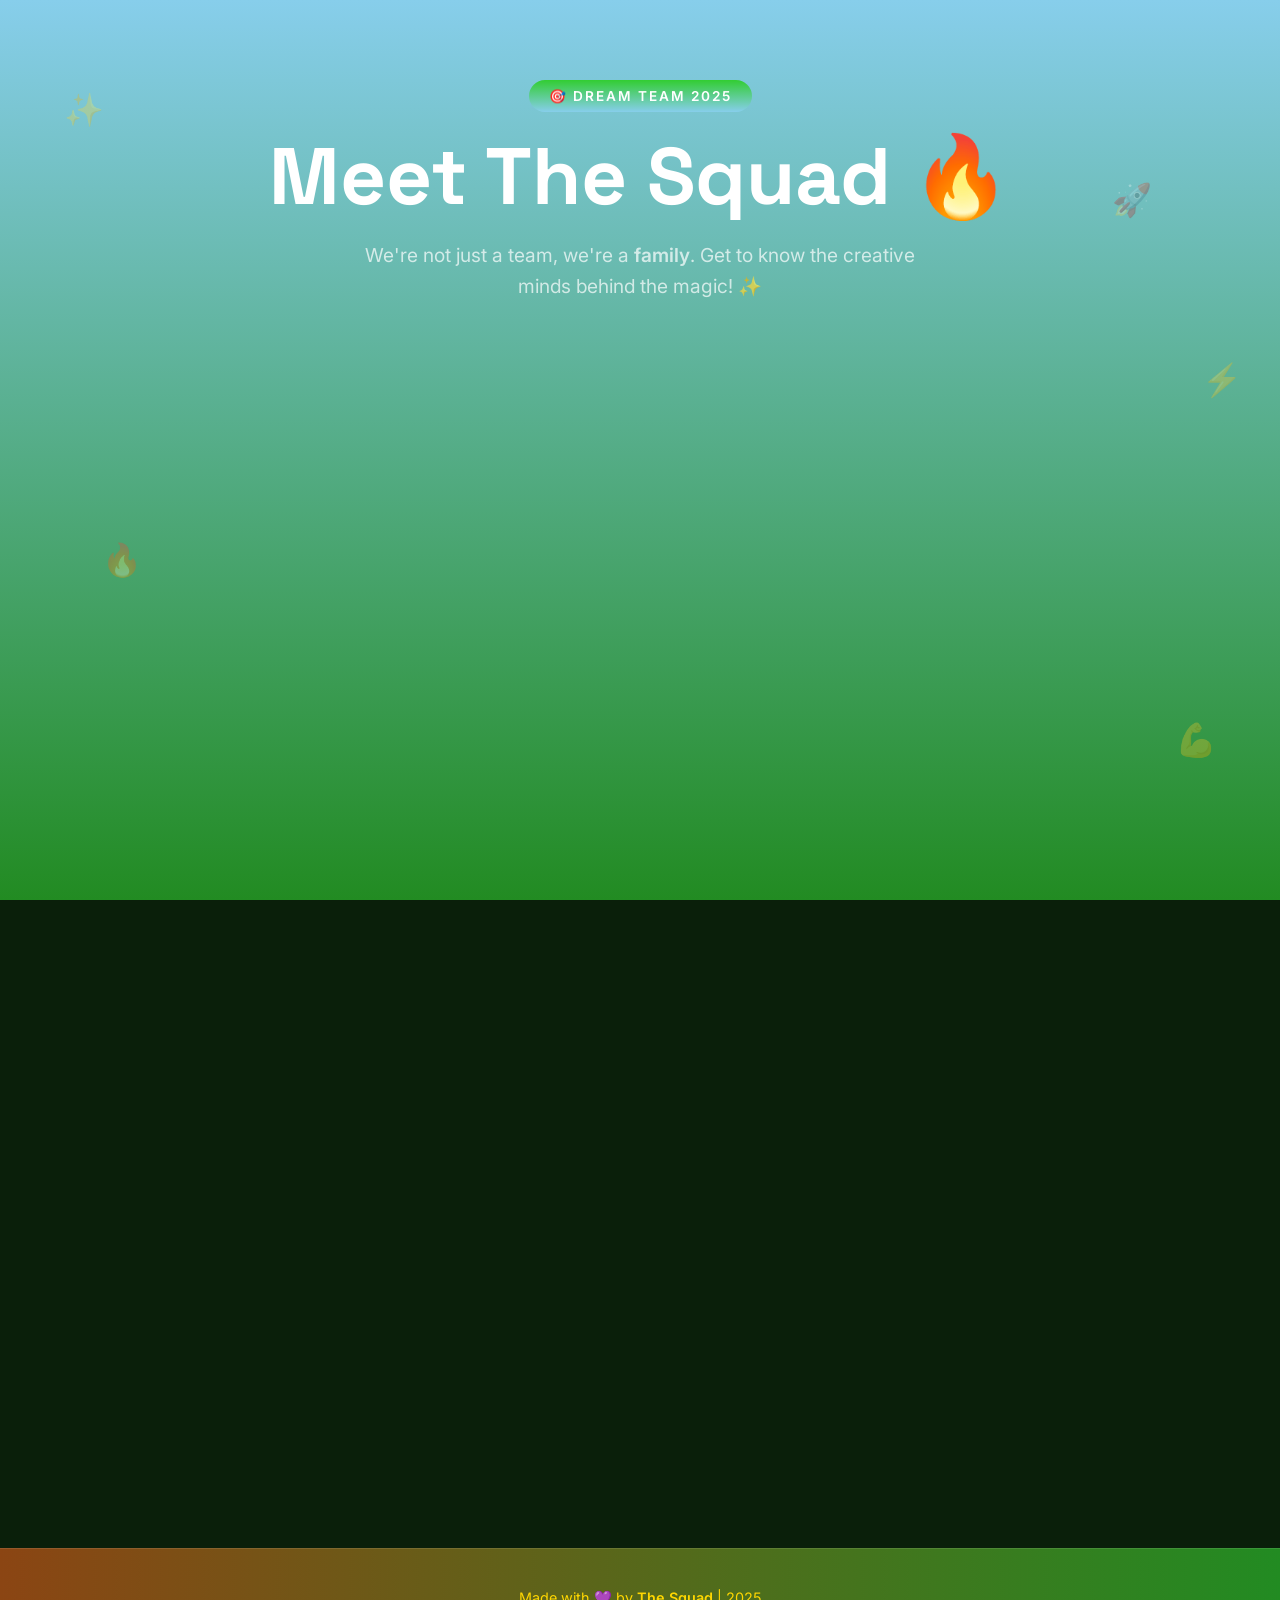
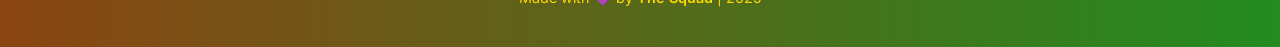
==== index.html @ 7893c789 "member 4" ====
<!DOCTYPE html>
<html lang="en">

<head>
    <meta charset="UTF-8">
    <meta name="viewport" content="width=device-width, initial-scale=1.0">
    <title>Meet The Squad 🔥 | Our Amazing Team</title>
    <meta name="description" content="Get to know our incredible team members - the creative minds behind the magic!">
    <link rel="preconnect" href="https://fonts.googleapis.com">
    <link rel="preconnect" href="https://fonts.gstatic.com" crossorigin>
    <link
        href="https://fonts.googleapis.com/css2?family=Space+Grotesk:wght@400;500;600;700&family=Inter:wght@400;500;600&display=swap"
        rel="stylesheet">
    <link rel="stylesheet" href="styles.css">
</head>

<body>
    <!-- Background Pattern -->
    <div class="bg-pattern"></div>

    <!-- Floating Emojis -->
    <div class="floating-emoji" style="top: 10%; left: 5%;">✨</div>
    <div class="floating-emoji" style="top: 20%; right: 10%; animation-delay: -2s;">🚀</div>
    <div class="floating-emoji" style="top: 60%; left: 8%; animation-delay: -4s;">🔥</div>
    <div class="floating-emoji" style="top: 80%; right: 5%; animation-delay: -1s;">💪</div>
    <div class="floating-emoji" style="top: 40%; right: 3%; animation-delay: -3s;">⚡</div>

    <!-- Header -->
    <header>
        <div class="badge">🎯 Dream Team 2025</div>
        <h1>Meet <span class="highlight-orange">The</span> <span class="highlight-blue">Squad</span> 🔥</h1>
        <p class="subtitle">We're not just a team, we're a <span class="accent">family</span>. Get to know the creative
            minds behind the magic! ✨</p>
    </header>

    <!-- Team Section -->
    <section class="team-container">
        <div class="team-grid">
            <!-- Member 1 -->
            <div class="member-card">
                <div class="profile-wrapper">
                    <div class="profile-ring"></div>
                    <img src="imagefoto.png" alt="Ahmad Rizky" class="profile-img">
                    <div class="status-dot"></div>
                </div>
                <h3 class="member-name">Ahmad Rizky</h3>
                <p class="member-nim">NIM: 2210001</p>
                <span class="member-role">Project Lead</span>
                <p class="member-intro">The mastermind who keeps everything on track. Passionate about tech and turning
                    ideas into reality! Always ready to take on new challenges 💪</p>
                <div class="hobby-section">
                    <span class="hobby-icon">🎮</span>
                    <span class="hobby-text">Hobby: <span>Gaming & Coding</span></span>
                </div>
            </div>

            <!-- Member 2 -->
            <div class="member-card">
                <div class="profile-wrapper">
                    <div class="profile-ring"></div>
                    <img src="imagefoto.png" alt="Siti Nurhaliza" class="profile-img">
                    <div class="status-dot"></div>
                </div>
                <h3 class="member-name">Siti Nurhaliza</h3>
                <p class="member-nim">NIM: 2210002</p>
                <span class="member-role">UI/UX Designer</span>
                <p class="member-intro">Creating pixel-perfect designs that users love! Believes good design is
                    invisible and great design is unforgettable ✨</p>
                <div class="hobby-section">
                    <span class="hobby-icon">🎨</span>
                    <span class="hobby-text">Hobby: <span>Digital Art & Photography</span></span>
                </div>
            </div>

            <!-- Member 3 -->
            <div class="member-card">
                <div class="profile-wrapper">
                    <div class="profile-ring"></div>
                    <img src="imagefoto.png" alt="Budi Santoso" class="profile-img">
                    <div class="status-dot"></div>
                </div>
                <h3 class="member-name">Budi Santoso</h3>
                <p class="member-nim">NIM: 2210003</p>
                <span class="member-role">Frontend Dev</span>
                <p class="member-intro">Turning designs into interactive experiences! Obsessed with clean code and
                    smooth animations. CSS is my love language 💖</p>
                <div class="hobby-section">
                    <span class="hobby-icon">🎵</span>
                    <span class="hobby-text">Hobby: <span>Music Production</span></span>
                </div>
            </div>

            <!-- Member 4 -->
            <div class="member-card">
                <div class="profile-wrapper">
                    <div class="profile-ring"></div>
                    <img src="imagemember4.png" alt="GEBBY RIZKI ADITYA" class="profile-img">
                    <div class="status-dot"></div>
                </div>
                <h3 class="member-name">GEBBY RIZKI ADITYA</h3>
                <p class="member-nim">NIM: 251524047</p>
                <span class="member-role">BELUM FIX</span>
                <p class="member-intro">orang yang suka menyendiri</p>
                <div class="hobby-section">
                    <span class="hobby-icon">📚</span>
                    <span class="hobby-text">Hobby: <span>baca manhwa</span></span>
                </div>
            </div>

            <!-- Member 5 -->
            <div class="member-card">
                <div class="profile-wrapper">
                    <div class="profile-ring"></div>
                    <img src="imagefoto.png" alt="Fajar Pratama" class="profile-img">
                    <div class="status-dot"></div>
                </div>
                <h3 class="member-name">Fajar Pratama</h3>
                <p class="member-nim">NIM: 2210005</p>
                <span class="member-role">Content Creator</span>
                <p class="member-intro">Words are my superpower! Crafting content that connects and converts. Making
                    complex things simple and boring things fun 🎬</p>
                <div class="hobby-section">
                    <span class="hobby-icon">✈️</span>
                    <span class="hobby-text">Hobby: <span>Traveling & Vlogging</span></span>
                </div>
            </div>

            <!-- Member 6 -->
            <div class="member-card">
                <div class="profile-wrapper">
                    <div class="profile-ring"></div>
                    <img src="imagefoto.png" alt="Gita Maharani" class="profile-img">
                    <div class="status-dot"></div>
                </div>
                <h3 class="member-name">Gita Maharani</h3>
                <p class="member-nim">NIM: 2210006</p>
                <span class="member-role">QA Tester</span>
                <p class="member-intro">Finding bugs before they find you! Quality is not just a goal, it's the
                    standard. No bug escapes my radar 🐛</p>
                <div class="hobby-section">
                    <span class="hobby-icon">🎬</span>
                    <span class="hobby-text">Hobby: <span>Netflix & Cooking</span></span>
                </div>
            </div>
        </div>
    </section>

    <!-- Footer -->
    <footer>
        <p class="footer-text">Made with 💜 by <span class="orange">The</span> <span class="blue">Squad</span> | 2025
        </p>
    </footer>

    <script src="script.js"></script>
</body>

</html>
---- styles.css ----
* {
    margin: 0;
    padding: 0;
    box-sizing: border-box;
}

:root {
    --forest-green: #228B22;
    --leaf-green: #32CD32;
    --earth-brown: #8B4513;
    --sky-blue: #87CEEB;
    --sun-yellow: #FFD700;
    --dark-bg: #0a1f0a; /* latar belakang hijau tua */
    --card-bg: rgba(255, 255, 255, 0.05);
    --text-primary: #ffffff;
    --text-secondary: rgba(255, 255, 255, 0.7);
    --glass-border: rgba(255, 255, 255, 0.1);
}


body {
    font-family: 'Inter', sans-serif;
    background: var(--dark-bg);
    color: var(--text-primary);
    min-height: 100vh;
    overflow-x: hidden;
}

/* Background Pattern */
.bg-pattern {
    position: fixed;
    top: 0;
    left: 0;
    width: 100%;
    height: 100%;
    z-index: -1;
    overflow: hidden;
    background: linear-gradient(180deg, var(--sky-blue) 0%, var(--forest-green) 100%);
}

/* Floating Emojis */
.floating-emoji {
    position: fixed;
    font-size: 2rem;
    opacity: 0.3;
    animation: float 6s ease-in-out infinite;
    pointer-events: none;
    z-index: 0;
}

@keyframes float {

    0%,
    100% {
        transform: translateY(0) rotate(0deg);
    }

    50% {
        transform: translateY(-20px) rotate(10deg);
    }
}

/* Header Section */
header {
    text-align: center;
    padding: 80px 20px 60px;
    position: relative;
}

.badge {
    display: inline-block;
    background: linear-gradient(180deg, var(--leaf-green), var(--sky-blue));
    padding: 8px 20px;
    border-radius: 50px;
    font-size: 0.85rem;
    font-weight: 600;
    text-transform: uppercase;
    letter-spacing: 2px;
    margin-bottom: 20px;
    animation: pulse 2s ease-in-out infinite;
}

@keyframes pulse {

    0%,
    100% {
        transform: scale(1);
    }

    50% {
        transform: scale(1.05);
    }
}

h1 {
    font-family: 'Space Grotesk', sans-serif;
    font-size: clamp(2.5rem, 8vw, 5rem);
    font-weight: 700;
    color: var(--text-primary);
    margin-bottom: 20px;
    line-height: 1.1;
}

h1 .highlight-orange {
    color: var(--orange);
}

h1 .highlight-blue {
    color: var(--blue);
}

.subtitle {
    font-size: 1.2rem;
    color: var(--text-secondary);
    max-width: 600px;
    margin: 0 auto;
    line-height: 1.6;
}

.subtitle .accent {
    color: var(--orange);
    font-weight: 600;
}

/* Team Grid */
.team-container {
    max-width: 1400px;
    margin: 0 auto;
    padding: 40px 20px 100px;
}

.team-grid {
    display: grid;
    grid-template-columns: repeat(auto-fit, minmax(320px, 1fr));
    gap: 30px;
    justify-items: center;
}

/* Member Card */
.member-card {
    background: var(--card-bg);
    backdrop-filter: blur(20px);
    border: 1px solid var(--glass-border);
    border-radius: 24px;
    padding: 40px 30px;
    width: 100%;
    max-width: 380px;
    text-align: center;
    position: relative;
    overflow: hidden;
    opacity: 0;
    transform: translateY(30px);
    transition: all 0.4s cubic-bezier(0.175, 0.885, 0.32, 1.275);
}

.member-card.visible {
    opacity: 1;
    transform: translateY(0);
}

.member-card::before {
    content: '';
    position: absolute;
    top: 0;
    left: 0;
    right: 0;
    height: 4px;
    border-radius: 24px 24px 0 0;
}

.member-card:nth-child(odd)::before {
    background: var(--orange);
}

.member-card:nth-child(even)::before {
    background: var(--blue);
}

.member-card:hover {
    transform: translateY(-10px) scale(1.02);
    border-color: rgba(255, 255, 255, 0.2);
}

.member-card:nth-child(odd):hover {
    box-shadow: 0 25px 50px -12px rgba(255, 107, 53, 0.3);
}

.member-card:nth-child(even):hover {
    box-shadow: 0 25px 50px -12px rgba(30, 144, 255, 0.3);
}

/* Profile Image */
.profile-wrapper {
    position: relative;
    width: 120px;
    height: 120px;
    margin: 0 auto 25px;
}

.profile-ring {
    position: absolute;
    inset: -4px;
    border-radius: 50%;
    padding: 4px;
}

.member-card:nth-child(odd) .profile-ring {
    background: var(--orange);
}

.member-card:nth-child(even) .profile-ring {
    background: var(--blue);
}

.profile-img {
    width: 120px;
    height: 120px;
    border-radius: 50%;
    object-fit: cover;
    border: 4px solid var(--dark-bg);
    position: relative;
    z-index: 1;
    transition: transform 0.3s ease;
}

.member-card:hover .profile-img {
    transform: scale(1.1);
}

.status-dot {
    position: absolute;
    bottom: 5px;
    right: 5px;
    width: 20px;
    height: 20px;
    background: #10b981;
    border: 3px solid var(--dark-bg);
    border-radius: 50%;
    z-index: 2;
    animation: statusPulse 2s ease-in-out infinite;
}

@keyframes statusPulse {

    0%,
    100% {
        box-shadow: 0 0 0 0 rgba(16, 185, 129, 0.4);
    }

    50% {
        box-shadow: 0 0 0 8px rgba(16, 185, 129, 0);
    }
}

/* Member Info */
.member-name {
    font-family: 'Space Grotesk', sans-serif;
    font-size: 1.5rem;
    font-weight: 700;
    margin-bottom: 5px;
}

.member-nim {
    font-size: 0.9rem;
    color: var(--text-secondary);
    margin-bottom: 15px;
    font-family: 'Space Grotesk', monospace;
    letter-spacing: 1px;
}

.member-role {
    display: inline-block;
    padding: 6px 16px;
    border-radius: 50px;
    font-size: 0.8rem;
    font-weight: 600;
    margin-bottom: 20px;
    text-transform: uppercase;
    letter-spacing: 1px;
}

.member-card:nth-child(odd) .member-role {
    background: rgba(255, 107, 53, 0.2);
    color: var(--orange-light);
}

.member-card:nth-child(even) .member-role {
    background: rgba(30, 144, 255, 0.2);
    color: var(--blue-light);
}

.member-intro {
    font-size: 0.95rem;
    color: var(--text-secondary);
    line-height: 1.6;
    margin-bottom: 20px;
}

/* Hobby Tag */
.hobby-section {
    display: flex;
    align-items: center;
    justify-content: center;
    gap: 8px;
    padding: 12px;
    background: rgba(255, 255, 255, 0.03);
    border-radius: 12px;
    margin-top: 15px;
}

.hobby-icon {
    font-size: 1.2rem;
}

.hobby-text {
    font-size: 0.9rem;
    color: var(--text-secondary);
}

.hobby-text span {
    color: var(--text-primary);
    font-weight: 500;
}

/* Footer */
footer {
    text-align: center;
    padding: 40px 20px;
    border-top: 1px solid var(--glass-border);
    background: linear-gradient(90deg, var(--earth-brown), var(--forest-green));
}

.footer-text {
    color: var(--sun-yellow);
    font-size: 0.9rem;
}

.footer-text .orange {
    color: var(--orange);
    font-weight: 600;
}

.footer-text .blue {
    color: var(--blue);
    font-weight: 600;
}

/* Responsive */
@media (max-width: 768px) {
    header {
        padding: 60px 20px 40px;
    }

    .team-grid {
        grid-template-columns: 1fr;
    }

    .member-card {
        max-width: 100%;
    }
}

/* Role-based colors */
.member-card.leader .profile-ring {
    background: var(--sun-yellow);
}
.member-card.leader .status-dot {
    background: var(--sun-yellow);
}

.member-card.dev .profile-ring {
    background: var(--sky-blue);
}
.member-card.dev .status-dot {
    background: var(--sky-blue);
}

.member-card.qa .profile-ring {
    background: var(--leaf-green);
}
.member-card.qa .status-dot {
    background: var(--leaf-green);
}
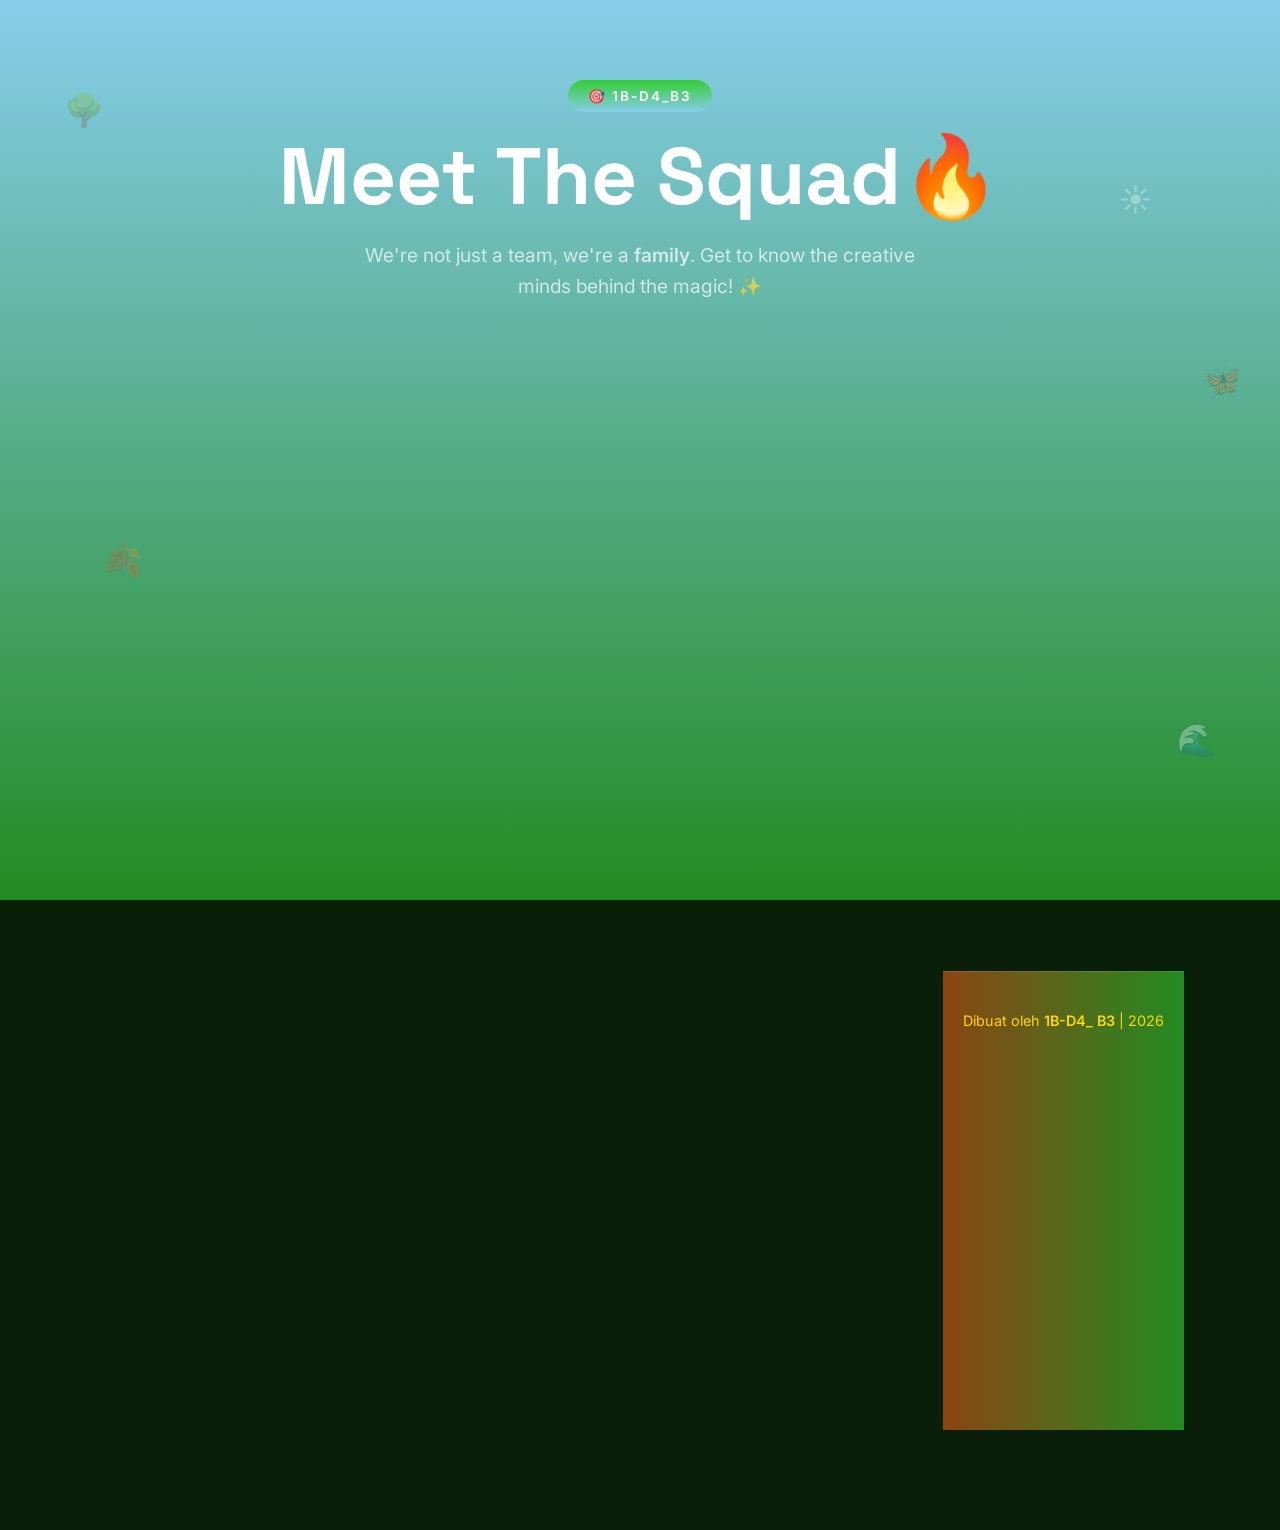
==== commit 6006dfa8: "Merge branch 'gebby'" ====
--- a/index.html
+++ b/index.html
@@ -19,16 +19,17 @@
     <div class="bg-pattern"></div>
 
     <!-- Floating Emojis -->
-    <div class="floating-emoji" style="top: 10%; left: 5%;">✨</div>
-    <div class="floating-emoji" style="top: 20%; right: 10%; animation-delay: -2s;">🚀</div>
-    <div class="floating-emoji" style="top: 60%; left: 8%; animation-delay: -4s;">🔥</div>
-    <div class="floating-emoji" style="top: 80%; right: 5%; animation-delay: -1s;">💪</div>
-    <div class="floating-emoji" style="top: 40%; right: 3%; animation-delay: -3s;">⚡</div>
+    <div class="floating-emoji" style="top: 10%; left: 5%;">🌳</div>
+    <div class="floating-emoji" style="top: 20%; right: 10%; animation-delay: -2s;">☀️</div>
+    <div class="floating-emoji" style="top: 60%; left: 8%; animation-delay: -4s;">🍂</div>
+    <div class="floating-emoji" style="top: 80%; right: 5%; animation-delay: -1s;">🌊</div>
+    <div class="floating-emoji" style="top: 40%; right: 3%; animation-delay: -3s;">🦋</div>
+
 
     <!-- Header -->
     <header>
-        <div class="badge">🎯 Dream Team 2025</div>
-        <h1>Meet <span class="highlight-orange">The</span> <span class="highlight-blue">Squad</span> 🔥</h1>
+        <div class="badge">🎯 1B-D4_B3</div>
+        <h1>Meet <span class="highlight-orange">The</span> <span class="highlight-blue">Squad</span>🔥</h1>
         <p class="subtitle">We're not just a team, we're a <span class="accent">family</span>. Get to know the creative
             minds behind the magic! ✨</p>
     </header>
@@ -37,56 +38,54 @@
     <section class="team-container">
         <div class="team-grid">
             <!-- Member 1 -->
-            <div class="member-card">
+            <div class="member-card leader">
                 <div class="profile-wrapper">
                     <div class="profile-ring"></div>
-                    <img src="imagefoto.png" alt="Ahmad Rizky" class="profile-img">
+                    <img src="imagemember1.jpeg" alt="Hasan Nashrullah" class="profile-img">
                     <div class="status-dot"></div>
                 </div>
-                <h3 class="member-name">Ahmad Rizky</h3>
-                <p class="member-nim">NIM: 2210001</p>
-                <span class="member-role">Project Lead</span>
-                <p class="member-intro">The mastermind who keeps everything on track. Passionate about tech and turning
-                    ideas into reality! Always ready to take on new challenges 💪</p>
+                <h3 class="member-name">Hasan Nashrullah</h3>
+                <p class="member-nim">NIM: 251524051</p>
+                <span class="member-role">All Time Team Leader</span>
+                <p class="member-intro">Inspiring teams with clear vision and purpose. Believes true leadership is not about authority, but about lasting impact 🗣️ 💪</p>
                 <div class="hobby-section">
                     <span class="hobby-icon">🎮</span>
-                    <span class="hobby-text">Hobby: <span>Gaming & Coding</span></span>
+                    <span class="hobby-text">Hobby: <span>Public Speaking & Playing Games</span></span>
                 </div>
             </div>
 
             <!-- Member 2 -->
-            <div class="member-card">
+            <div class="member-card dev">
                 <div class="profile-wrapper">
                     <div class="profile-ring"></div>
-                    <img src="imagefoto.png" alt="Siti Nurhaliza" class="profile-img">
+                    <img src="imagemember2.jpeg" alt="Firliana Febrina" class="profile-img">
                     <div class="status-dot"></div>
                 </div>
-                <h3 class="member-name">Siti Nurhaliza</h3>
-                <p class="member-nim">NIM: 2210002</p>
+                <h3 class="member-name">Firliana Febrina</h3>
+                <p class="member-nim">NIM: 251524044</p>
                 <span class="member-role">UI/UX Designer</span>
                 <p class="member-intro">Creating pixel-perfect designs that users love! Believes good design is
                     invisible and great design is unforgettable ✨</p>
                 <div class="hobby-section">
                     <span class="hobby-icon">🎨</span>
-                    <span class="hobby-text">Hobby: <span>Digital Art & Photography</span></span>
+                    <span class="hobby-text">Hobby: <span>Graphic Design</span></span>
                 </div>
             </div>
 
             <!-- Member 3 -->
-            <div class="member-card">
+            <div class="member-card qa">
                 <div class="profile-wrapper">
                     <div class="profile-ring"></div>
-                    <img src="imagefoto.png" alt="Budi Santoso" class="profile-img">
+                    <img src="imagemember3.jpeg " alt="Budi Santoso" class="profile-img">
                     <div class="status-dot"></div>
                 </div>
-                <h3 class="member-name">Budi Santoso</h3>
-                <p class="member-nim">NIM: 2210003</p>
-                <span class="member-role">Frontend Dev</span>
-                <p class="member-intro">Turning designs into interactive experiences! Obsessed with clean code and
-                    smooth animations. CSS is my love language 💖</p>
+                <h3 class="member-name">Ganesh Diyan Khansa Khairunnisa</h3>
+                <p class="member-nim">NIM: 251524046</p>
+                <span class="member-role">Backend Dev</span>
+                <p class="member-intro">Building the invisible engines that power your favorite apps! I’m the logic hunter who ensures everything runs lightning-fast behind the scenes.⚙️💻</p>
                 <div class="hobby-section">
-                    <span class="hobby-icon">🎵</span>
-                    <span class="hobby-text">Hobby: <span>Music Production</span></span>
+                    <span class="hobby-icon">📚</span>
+                    <span class="hobby-text">Hobby: <span>Reading & Hiking</span></span>
                 </div>
             </div>
 
@@ -111,43 +110,22 @@
             <div class="member-card">
                 <div class="profile-wrapper">
                     <div class="profile-ring"></div>
-                    <img src="imagefoto.png" alt="Fajar Pratama" class="profile-img">
+                    <img src="imagefoto.png" alt="Elang Permadi Lau" class="profile-img">
                     <div class="status-dot"></div>
                 </div>
-                <h3 class="member-name">Fajar Pratama</h3>
-                <p class="member-nim">NIM: 2210005</p>
-                <span class="member-role">Content Creator</span>
-                <p class="member-intro">Words are my superpower! Crafting content that connects and converts. Making
-                    complex things simple and boring things fun 🎬</p>
+                <h3 class="member-name">Elang Permadi Lau</h3>
+                <p class="member-nim">NIM: 251524042</p>
+                <span class="member-role">Data Analyst</span>
+                <p class="member-intro">Life is about probability. So, just do it and trust your luck. 🎬</p>
                 <div class="hobby-section">
                     <span class="hobby-icon">✈️</span>
-                    <span class="hobby-text">Hobby: <span>Traveling & Vlogging</span></span>
+                    <span class="hobby-text">Hobby: <span>Sleeping & Dreaming</span></span>
                 </div>
             </div>
 
-            <!-- Member 6 -->
-            <div class="member-card">
-                <div class="profile-wrapper">
-                    <div class="profile-ring"></div>
-                    <img src="imagefoto.png" alt="Gita Maharani" class="profile-img">
-                    <div class="status-dot"></div>
-                </div>
-                <h3 class="member-name">Gita Maharani</h3>
-                <p class="member-nim">NIM: 2210006</p>
-                <span class="member-role">QA Tester</span>
-                <p class="member-intro">Finding bugs before they find you! Quality is not just a goal, it's the
-                    standard. No bug escapes my radar 🐛</p>
-                <div class="hobby-section">
-                    <span class="hobby-icon">🎬</span>
-                    <span class="hobby-text">Hobby: <span>Netflix & Cooking</span></span>
-                </div>
-            </div>
-        </div>
-    </section>
-
     <!-- Footer -->
     <footer>
-        <p class="footer-text">Made with 💜 by <span class="orange">The</span> <span class="blue">Squad</span> | 2025
+        <p class="footer-text">Dibuat oleh <span class="orange">1B-D4_</span> <span class="blue">B3</span> | 2026   
         </p>
     </footer>
 
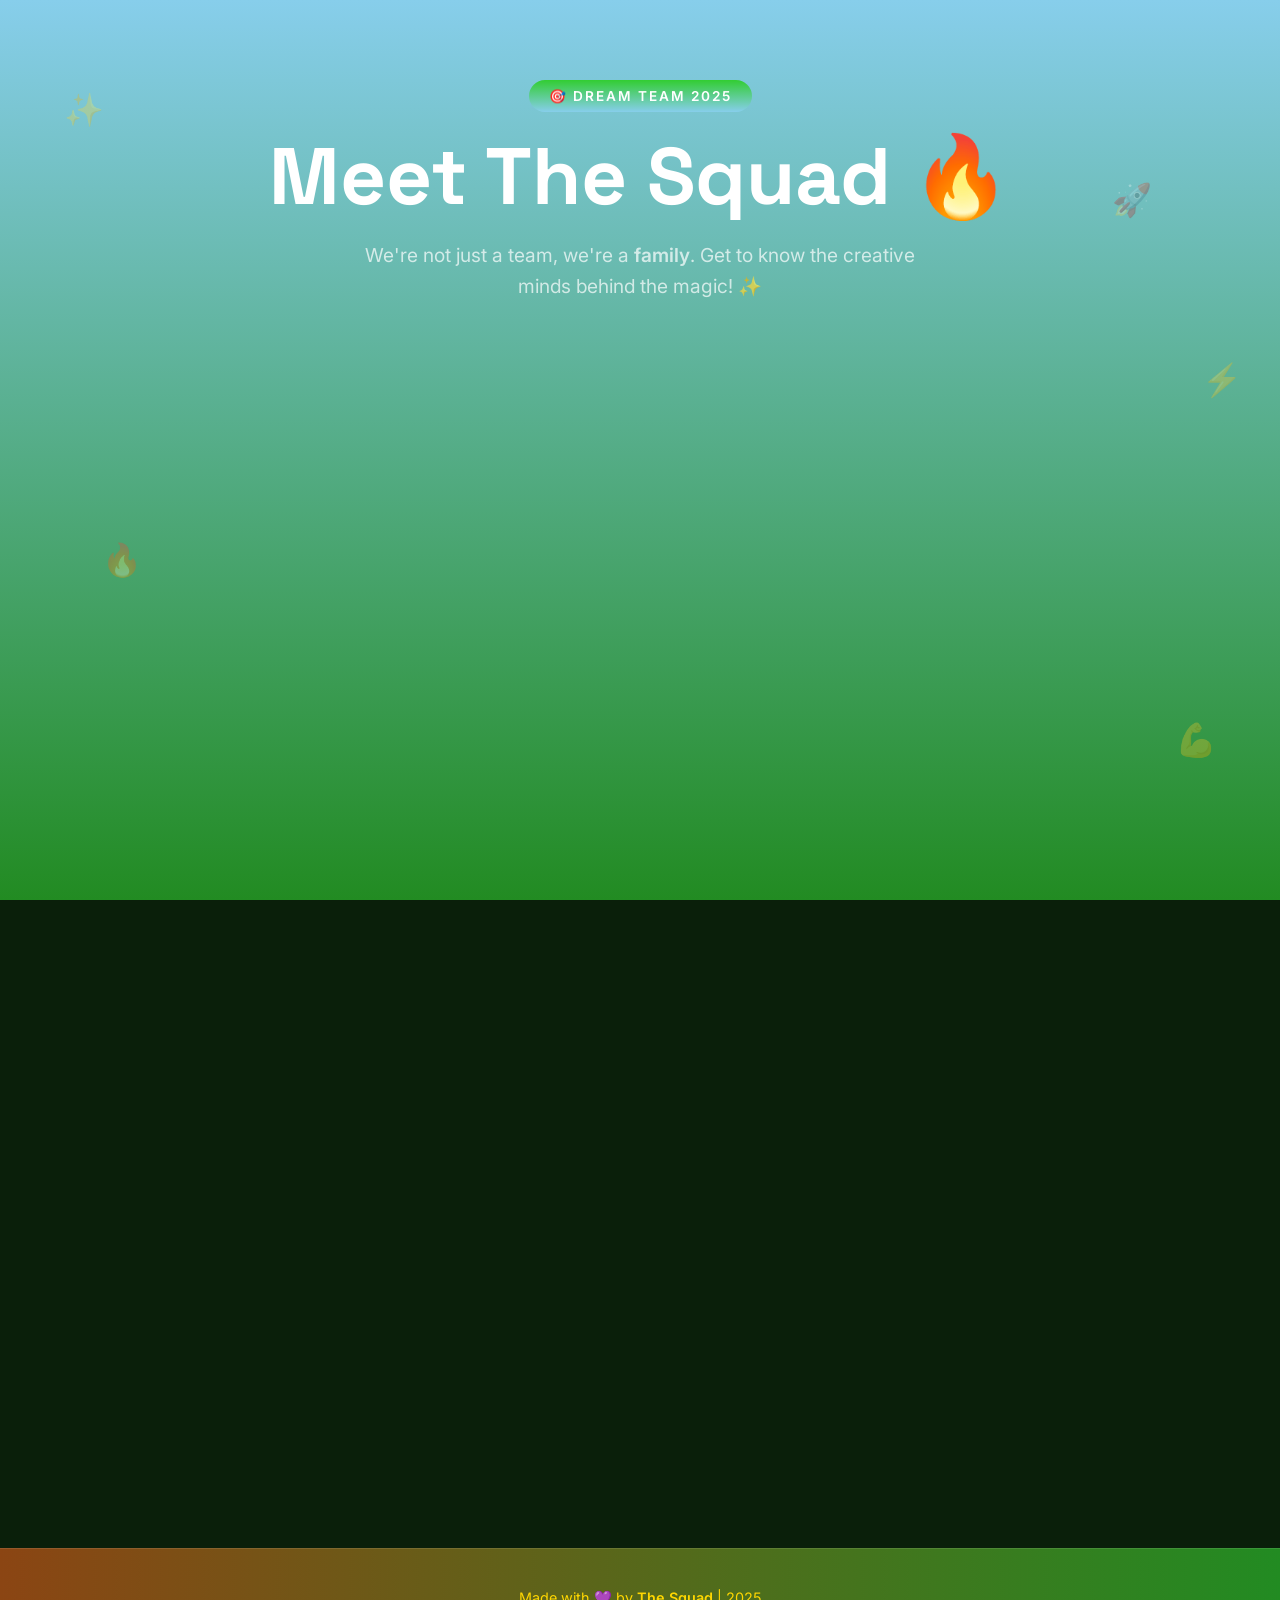
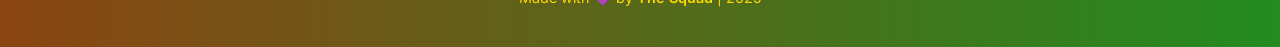
==== commit 9b0e7e62: "role" ====
--- a/index.html
+++ b/index.html
@@ -19,17 +19,16 @@
     <div class="bg-pattern"></div>
 
     <!-- Floating Emojis -->
-    <div class="floating-emoji" style="top: 10%; left: 5%;">🌳</div>
-    <div class="floating-emoji" style="top: 20%; right: 10%; animation-delay: -2s;">☀️</div>
-    <div class="floating-emoji" style="top: 60%; left: 8%; animation-delay: -4s;">🍂</div>
-    <div class="floating-emoji" style="top: 80%; right: 5%; animation-delay: -1s;">🌊</div>
-    <div class="floating-emoji" style="top: 40%; right: 3%; animation-delay: -3s;">🦋</div>
-
+    <div class="floating-emoji" style="top: 10%; left: 5%;">✨</div>
+    <div class="floating-emoji" style="top: 20%; right: 10%; animation-delay: -2s;">🚀</div>
+    <div class="floating-emoji" style="top: 60%; left: 8%; animation-delay: -4s;">🔥</div>
+    <div class="floating-emoji" style="top: 80%; right: 5%; animation-delay: -1s;">💪</div>
+    <div class="floating-emoji" style="top: 40%; right: 3%; animation-delay: -3s;">⚡</div>
 
     <!-- Header -->
     <header>
-        <div class="badge">🎯 1B-D4_B3</div>
-        <h1>Meet <span class="highlight-orange">The</span> <span class="highlight-blue">Squad</span>🔥</h1>
+        <div class="badge">🎯 Dream Team 2025</div>
+        <h1>Meet <span class="highlight-orange">The</span> <span class="highlight-blue">Squad</span> 🔥</h1>
         <p class="subtitle">We're not just a team, we're a <span class="accent">family</span>. Get to know the creative
             minds behind the magic! ✨</p>
     </header>
@@ -38,54 +37,56 @@
     <section class="team-container">
         <div class="team-grid">
             <!-- Member 1 -->
-            <div class="member-card leader">
+            <div class="member-card">
                 <div class="profile-wrapper">
                     <div class="profile-ring"></div>
-                    <img src="imagemember1.jpeg" alt="Hasan Nashrullah" class="profile-img">
+                    <img src="imagefoto.png" alt="Ahmad Rizky" class="profile-img">
                     <div class="status-dot"></div>
                 </div>
-                <h3 class="member-name">Hasan Nashrullah</h3>
-                <p class="member-nim">NIM: 251524051</p>
-                <span class="member-role">All Time Team Leader</span>
-                <p class="member-intro">Inspiring teams with clear vision and purpose. Believes true leadership is not about authority, but about lasting impact 🗣️ 💪</p>
+                <h3 class="member-name">Ahmad Rizky</h3>
+                <p class="member-nim">NIM: 2210001</p>
+                <span class="member-role">Project Lead</span>
+                <p class="member-intro">The mastermind who keeps everything on track. Passionate about tech and turning
+                    ideas into reality! Always ready to take on new challenges 💪</p>
                 <div class="hobby-section">
                     <span class="hobby-icon">🎮</span>
-                    <span class="hobby-text">Hobby: <span>Public Speaking & Playing Games</span></span>
+                    <span class="hobby-text">Hobby: <span>Gaming & Coding</span></span>
                 </div>
             </div>
 
             <!-- Member 2 -->
-            <div class="member-card dev">
+            <div class="member-card">
                 <div class="profile-wrapper">
                     <div class="profile-ring"></div>
-                    <img src="imagemember2.jpeg" alt="Firliana Febrina" class="profile-img">
+                    <img src="imagefoto.png" alt="Siti Nurhaliza" class="profile-img">
                     <div class="status-dot"></div>
                 </div>
-                <h3 class="member-name">Firliana Febrina</h3>
-                <p class="member-nim">NIM: 251524044</p>
+                <h3 class="member-name">Siti Nurhaliza</h3>
+                <p class="member-nim">NIM: 2210002</p>
                 <span class="member-role">UI/UX Designer</span>
                 <p class="member-intro">Creating pixel-perfect designs that users love! Believes good design is
                     invisible and great design is unforgettable ✨</p>
                 <div class="hobby-section">
                     <span class="hobby-icon">🎨</span>
-                    <span class="hobby-text">Hobby: <span>Graphic Design</span></span>
+                    <span class="hobby-text">Hobby: <span>Digital Art & Photography</span></span>
                 </div>
             </div>
 
             <!-- Member 3 -->
-            <div class="member-card qa">
+            <div class="member-card">
                 <div class="profile-wrapper">
                     <div class="profile-ring"></div>
-                    <img src="imagemember3.jpeg " alt="Budi Santoso" class="profile-img">
+                    <img src="imagefoto.png" alt="Budi Santoso" class="profile-img">
                     <div class="status-dot"></div>
                 </div>
-                <h3 class="member-name">Ganesh Diyan Khansa Khairunnisa</h3>
-                <p class="member-nim">NIM: 251524046</p>
-                <span class="member-role">Backend Dev</span>
-                <p class="member-intro">Building the invisible engines that power your favorite apps! I’m the logic hunter who ensures everything runs lightning-fast behind the scenes.⚙️💻</p>
+                <h3 class="member-name">Budi Santoso</h3>
+                <p class="member-nim">NIM: 2210003</p>
+                <span class="member-role">Frontend Dev</span>
+                <p class="member-intro">Turning designs into interactive experiences! Obsessed with clean code and
+                    smooth animations. CSS is my love language 💖</p>
                 <div class="hobby-section">
-                    <span class="hobby-icon">📚</span>
-                    <span class="hobby-text">Hobby: <span>Reading & Hiking</span></span>
+                    <span class="hobby-icon">🎵</span>
+                    <span class="hobby-text">Hobby: <span>Music Production</span></span>
                 </div>
             </div>
 
@@ -93,12 +94,12 @@
             <div class="member-card">
                 <div class="profile-wrapper">
                     <div class="profile-ring"></div>
-                    <img src="imagemember4.png" alt="GEBBY RIZKI ADITYA" class="profile-img">
+                    <img src="imagemember4.png" alt="Gebby Rizki Aditya" class="profile-img">
                     <div class="status-dot"></div>
                 </div>
-                <h3 class="member-name">GEBBY RIZKI ADITYA</h3>
+                <h3 class="member-name">Gebby Rizki Aditya</h3>
                 <p class="member-nim">NIM: 251524047</p>
-                <span class="member-role">BELUM FIX</span>
+                <span class="member-role">FrontEnd DEV</span>
                 <p class="member-intro">orang yang suka menyendiri</p>
                 <div class="hobby-section">
                     <span class="hobby-icon">📚</span>
@@ -110,22 +111,43 @@
             <div class="member-card">
                 <div class="profile-wrapper">
                     <div class="profile-ring"></div>
-                    <img src="imagefoto.png" alt="Elang Permadi Lau" class="profile-img">
+                    <img src="imagefoto.png" alt="Fajar Pratama" class="profile-img">
                     <div class="status-dot"></div>
                 </div>
-                <h3 class="member-name">Elang Permadi Lau</h3>
-                <p class="member-nim">NIM: 251524042</p>
-                <span class="member-role">Data Analyst</span>
-                <p class="member-intro">Life is about probability. So, just do it and trust your luck. 🎬</p>
+                <h3 class="member-name">Fajar Pratama</h3>
+                <p class="member-nim">NIM: 2210005</p>
+                <span class="member-role">Content Creator</span>
+                <p class="member-intro">Words are my superpower! Crafting content that connects and converts. Making
+                    complex things simple and boring things fun 🎬</p>
                 <div class="hobby-section">
                     <span class="hobby-icon">✈️</span>
-                    <span class="hobby-text">Hobby: <span>Sleeping & Dreaming</span></span>
+                    <span class="hobby-text">Hobby: <span>Traveling & Vlogging</span></span>
                 </div>
             </div>
 
+            <!-- Member 6 -->
+            <div class="member-card">
+                <div class="profile-wrapper">
+                    <div class="profile-ring"></div>
+                    <img src="imagefoto.png" alt="Gita Maharani" class="profile-img">
+                    <div class="status-dot"></div>
+                </div>
+                <h3 class="member-name">Gita Maharani</h3>
+                <p class="member-nim">NIM: 2210006</p>
+                <span class="member-role">QA Tester</span>
+                <p class="member-intro">Finding bugs before they find you! Quality is not just a goal, it's the
+                    standard. No bug escapes my radar 🐛</p>
+                <div class="hobby-section">
+                    <span class="hobby-icon">🎬</span>
+                    <span class="hobby-text">Hobby: <span>Netflix & Cooking</span></span>
+                </div>
+            </div>
+        </div>
+    </section>
+
     <!-- Footer -->
     <footer>
-        <p class="footer-text">Dibuat oleh <span class="orange">1B-D4_</span> <span class="blue">B3</span> | 2026   
+        <p class="footer-text">Made with 💜 by <span class="orange">The</span> <span class="blue">Squad</span> | 2025
         </p>
     </footer>
 
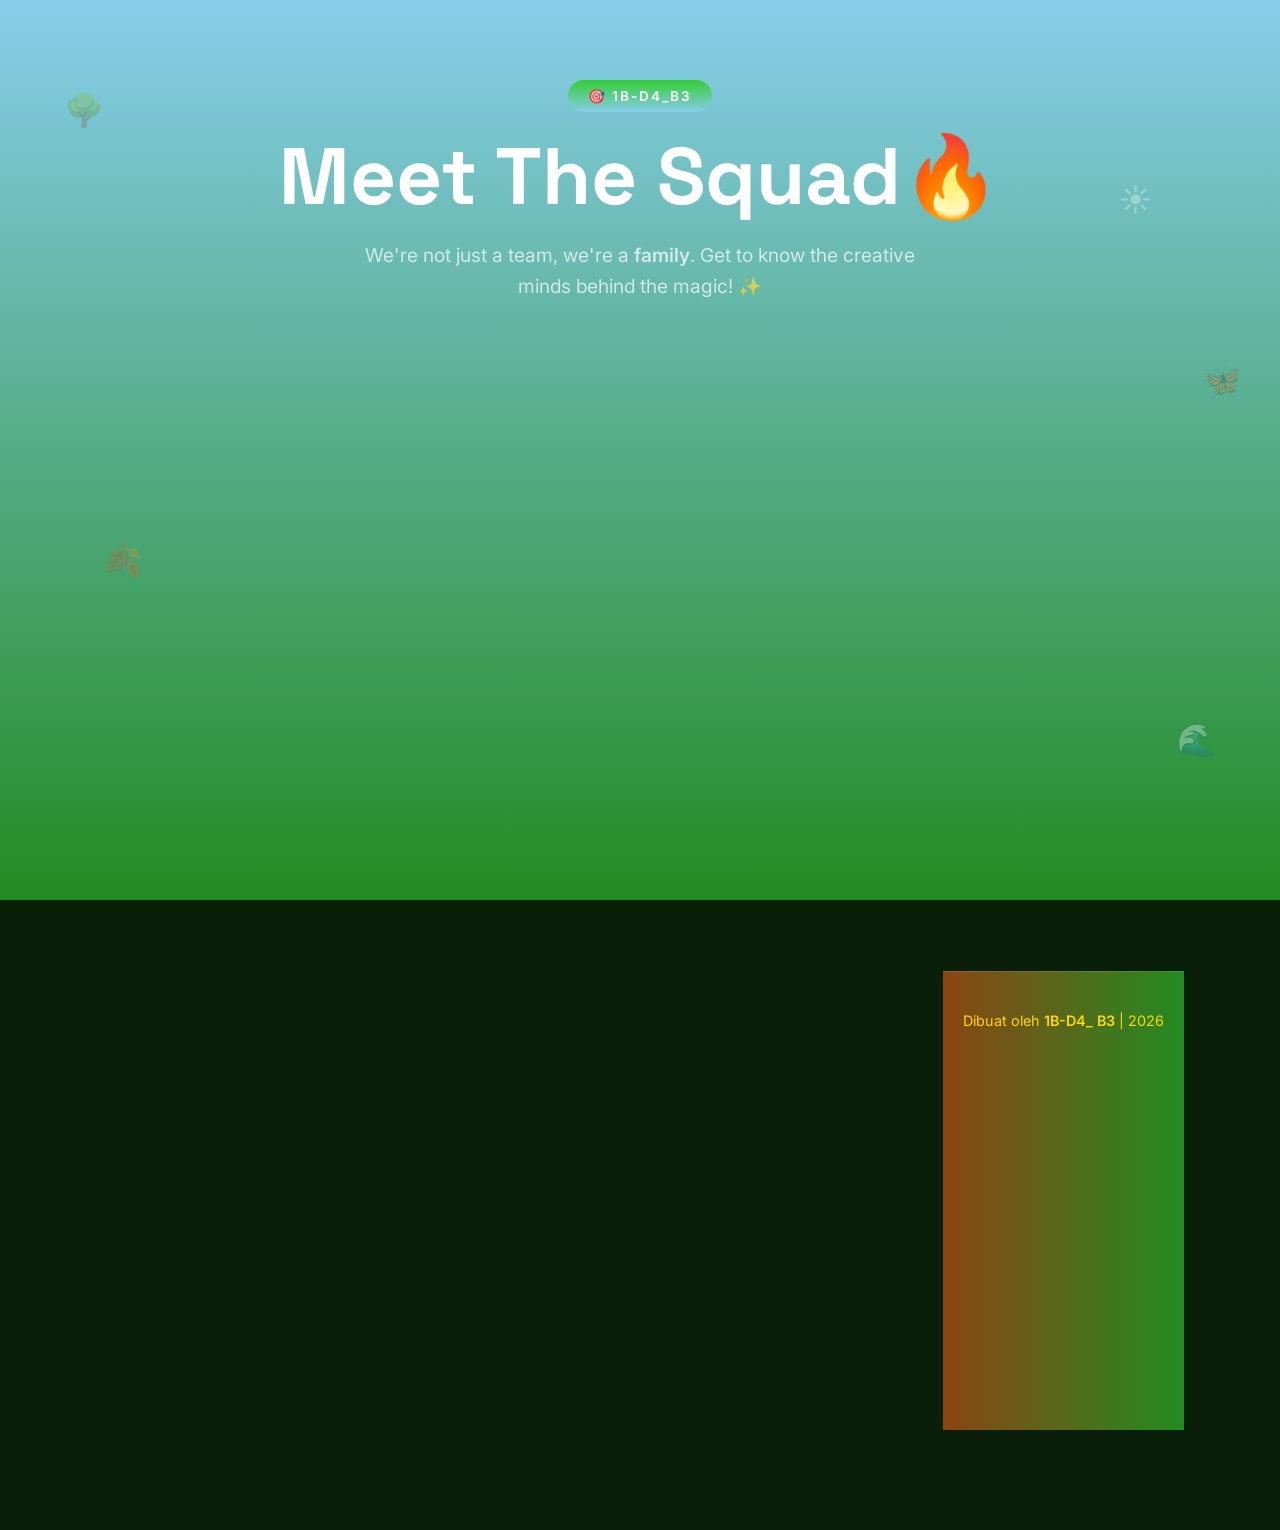
==== commit d4fb3662: "Merge branch 'gebby'" ====
--- a/index.html
+++ b/index.html
@@ -19,16 +19,17 @@
     <div class="bg-pattern"></div>
 
     <!-- Floating Emojis -->
-    <div class="floating-emoji" style="top: 10%; left: 5%;">✨</div>
-    <div class="floating-emoji" style="top: 20%; right: 10%; animation-delay: -2s;">🚀</div>
-    <div class="floating-emoji" style="top: 60%; left: 8%; animation-delay: -4s;">🔥</div>
-    <div class="floating-emoji" style="top: 80%; right: 5%; animation-delay: -1s;">💪</div>
-    <div class="floating-emoji" style="top: 40%; right: 3%; animation-delay: -3s;">⚡</div>
+    <div class="floating-emoji" style="top: 10%; left: 5%;">🌳</div>
+    <div class="floating-emoji" style="top: 20%; right: 10%; animation-delay: -2s;">☀️</div>
+    <div class="floating-emoji" style="top: 60%; left: 8%; animation-delay: -4s;">🍂</div>
+    <div class="floating-emoji" style="top: 80%; right: 5%; animation-delay: -1s;">🌊</div>
+    <div class="floating-emoji" style="top: 40%; right: 3%; animation-delay: -3s;">🦋</div>
+
 
     <!-- Header -->
     <header>
-        <div class="badge">🎯 Dream Team 2025</div>
-        <h1>Meet <span class="highlight-orange">The</span> <span class="highlight-blue">Squad</span> 🔥</h1>
+        <div class="badge">🎯 1B-D4_B3</div>
+        <h1>Meet <span class="highlight-orange">The</span> <span class="highlight-blue">Squad</span>🔥</h1>
         <p class="subtitle">We're not just a team, we're a <span class="accent">family</span>. Get to know the creative
             minds behind the magic! ✨</p>
     </header>
@@ -37,56 +38,54 @@
     <section class="team-container">
         <div class="team-grid">
             <!-- Member 1 -->
-            <div class="member-card">
+            <div class="member-card leader">
                 <div class="profile-wrapper">
                     <div class="profile-ring"></div>
-                    <img src="imagefoto.png" alt="Ahmad Rizky" class="profile-img">
+                    <img src="imagemember1.jpeg" alt="Hasan Nashrullah" class="profile-img">
                     <div class="status-dot"></div>
                 </div>
-                <h3 class="member-name">Ahmad Rizky</h3>
-                <p class="member-nim">NIM: 2210001</p>
-                <span class="member-role">Project Lead</span>
-                <p class="member-intro">The mastermind who keeps everything on track. Passionate about tech and turning
-                    ideas into reality! Always ready to take on new challenges 💪</p>
+                <h3 class="member-name">Hasan Nashrullah</h3>
+                <p class="member-nim">NIM: 251524051</p>
+                <span class="member-role">All Time Team Leader</span>
+                <p class="member-intro">Inspiring teams with clear vision and purpose. Believes true leadership is not about authority, but about lasting impact 🗣️ 💪</p>
                 <div class="hobby-section">
                     <span class="hobby-icon">🎮</span>
-                    <span class="hobby-text">Hobby: <span>Gaming & Coding</span></span>
+                    <span class="hobby-text">Hobby: <span>Public Speaking & Playing Games</span></span>
                 </div>
             </div>
 
             <!-- Member 2 -->
-            <div class="member-card">
+            <div class="member-card dev">
                 <div class="profile-wrapper">
                     <div class="profile-ring"></div>
-                    <img src="imagefoto.png" alt="Siti Nurhaliza" class="profile-img">
+                    <img src="imagemember2.jpeg" alt="Firliana Febrina" class="profile-img">
                     <div class="status-dot"></div>
                 </div>
-                <h3 class="member-name">Siti Nurhaliza</h3>
-                <p class="member-nim">NIM: 2210002</p>
+                <h3 class="member-name">Firliana Febrina</h3>
+                <p class="member-nim">NIM: 251524044</p>
                 <span class="member-role">UI/UX Designer</span>
                 <p class="member-intro">Creating pixel-perfect designs that users love! Believes good design is
                     invisible and great design is unforgettable ✨</p>
                 <div class="hobby-section">
                     <span class="hobby-icon">🎨</span>
-                    <span class="hobby-text">Hobby: <span>Digital Art & Photography</span></span>
+                    <span class="hobby-text">Hobby: <span>Graphic Design</span></span>
                 </div>
             </div>
 
             <!-- Member 3 -->
-            <div class="member-card">
+            <div class="member-card qa">
                 <div class="profile-wrapper">
                     <div class="profile-ring"></div>
-                    <img src="imagefoto.png" alt="Budi Santoso" class="profile-img">
+                    <img src="imagemember3.jpeg " alt="Budi Santoso" class="profile-img">
                     <div class="status-dot"></div>
                 </div>
-                <h3 class="member-name">Budi Santoso</h3>
-                <p class="member-nim">NIM: 2210003</p>
-                <span class="member-role">Frontend Dev</span>
-                <p class="member-intro">Turning designs into interactive experiences! Obsessed with clean code and
-                    smooth animations. CSS is my love language 💖</p>
+                <h3 class="member-name">Ganesh Diyan Khansa Khairunnisa</h3>
+                <p class="member-nim">NIM: 251524046</p>
+                <span class="member-role">Backend Dev</span>
+                <p class="member-intro">Building the invisible engines that power your favorite apps! I’m the logic hunter who ensures everything runs lightning-fast behind the scenes.⚙️💻</p>
                 <div class="hobby-section">
-                    <span class="hobby-icon">🎵</span>
-                    <span class="hobby-text">Hobby: <span>Music Production</span></span>
+                    <span class="hobby-icon">📚</span>
+                    <span class="hobby-text">Hobby: <span>Reading & Hiking</span></span>
                 </div>
             </div>
 
@@ -111,43 +110,22 @@
             <div class="member-card">
                 <div class="profile-wrapper">
                     <div class="profile-ring"></div>
-                    <img src="imagefoto.png" alt="Fajar Pratama" class="profile-img">
+                    <img src="imagefoto.png" alt="Elang Permadi Lau" class="profile-img">
                     <div class="status-dot"></div>
                 </div>
-                <h3 class="member-name">Fajar Pratama</h3>
-                <p class="member-nim">NIM: 2210005</p>
-                <span class="member-role">Content Creator</span>
-                <p class="member-intro">Words are my superpower! Crafting content that connects and converts. Making
-                    complex things simple and boring things fun 🎬</p>
+                <h3 class="member-name">Elang Permadi Lau</h3>
+                <p class="member-nim">NIM: 251524042</p>
+                <span class="member-role">Data Analyst</span>
+                <p class="member-intro">Life is about probability. So, just do it and trust your luck. 🎬</p>
                 <div class="hobby-section">
                     <span class="hobby-icon">✈️</span>
-                    <span class="hobby-text">Hobby: <span>Traveling & Vlogging</span></span>
+                    <span class="hobby-text">Hobby: <span>Sleeping & Dreaming</span></span>
                 </div>
             </div>
 
-            <!-- Member 6 -->
-            <div class="member-card">
-                <div class="profile-wrapper">
-                    <div class="profile-ring"></div>
-                    <img src="imagefoto.png" alt="Gita Maharani" class="profile-img">
-                    <div class="status-dot"></div>
-                </div>
-                <h3 class="member-name">Gita Maharani</h3>
-                <p class="member-nim">NIM: 2210006</p>
-                <span class="member-role">QA Tester</span>
-                <p class="member-intro">Finding bugs before they find you! Quality is not just a goal, it's the
-                    standard. No bug escapes my radar 🐛</p>
-                <div class="hobby-section">
-                    <span class="hobby-icon">🎬</span>
-                    <span class="hobby-text">Hobby: <span>Netflix & Cooking</span></span>
-                </div>
-            </div>
-        </div>
-    </section>
-
     <!-- Footer -->
     <footer>
-        <p class="footer-text">Made with 💜 by <span class="orange">The</span> <span class="blue">Squad</span> | 2025
+        <p class="footer-text">Dibuat oleh <span class="orange">1B-D4_</span> <span class="blue">B3</span> | 2026   
         </p>
     </footer>
 
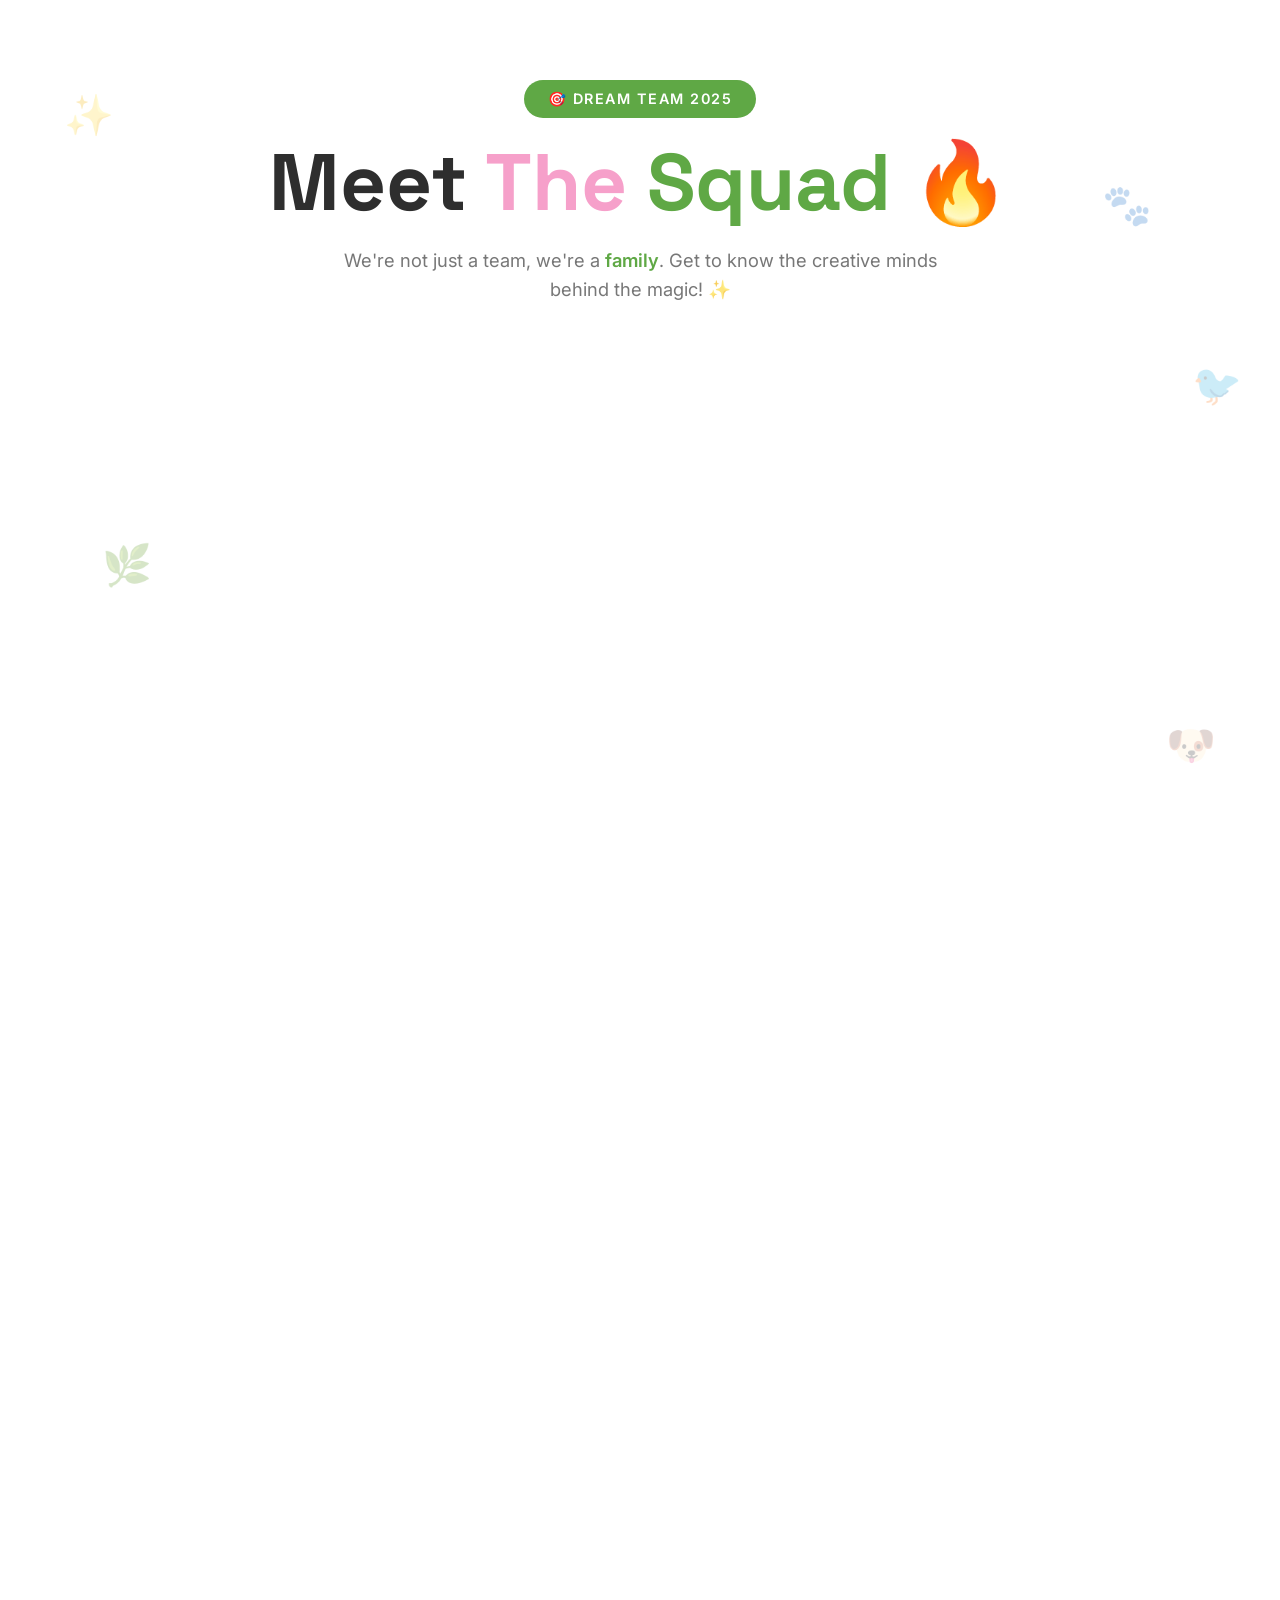
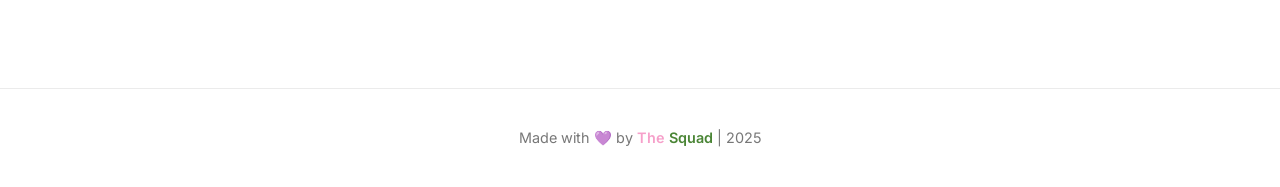
==== commit 6ac63e4f: "style fixxing" ====
--- a/index.html
+++ b/index.html
@@ -19,17 +19,17 @@
     <div class="bg-pattern"></div>
 
     <!-- Floating Emojis -->
-    <div class="floating-emoji" style="top: 10%; left: 5%;">🌳</div>
-    <div class="floating-emoji" style="top: 20%; right: 10%; animation-delay: -2s;">☀️</div>
-    <div class="floating-emoji" style="top: 60%; left: 8%; animation-delay: -4s;">🍂</div>
-    <div class="floating-emoji" style="top: 80%; right: 5%; animation-delay: -1s;">🌊</div>
-    <div class="floating-emoji" style="top: 40%; right: 3%; animation-delay: -3s;">🦋</div>
+    <div class="floating-emoji" style="top: 10%; left: 5%;">✨</div>
+    <div class="floating-emoji" style="top: 20%; right: 10%; animation-delay: -2s;">🐾</div>
+    <div class="floating-emoji" style="top: 60%; left: 8%; animation-delay: -4s;">🌿</div>
+    <div class="floating-emoji" style="top: 80%; right: 5%; animation-delay: -1s;">🐶</div>
+    <div class="floating-emoji" style="top: 40%; right: 3%; animation-delay: -3s;">🐦</div>
 
 
     <!-- Header -->
     <header>
-        <div class="badge">🎯 1B-D4_B3</div>
-        <h1>Meet <span class="highlight-orange">The</span> <span class="highlight-blue">Squad</span>🔥</h1>
+        <div class="badge">🎯 Dream Team 2025</div>
+        <h1>Meet <span class="highlight-pink">The</span> <span class="highlight-green">Squad</span> 🔥</h1>
         <p class="subtitle">We're not just a team, we're a <span class="accent">family</span>. Get to know the creative
             minds behind the magic! ✨</p>
     </header>
@@ -38,42 +38,43 @@
     <section class="team-container">
         <div class="team-grid">
             <!-- Member 1 -->
-            <div class="member-card leader">
+            <div class="member-card">
                 <div class="profile-wrapper">
                     <div class="profile-ring"></div>
-                    <img src="imagemember1.jpeg" alt="Hasan Nashrullah" class="profile-img">
+                    <img src="imagefoto.png" alt="Ahmad Rizky" class="profile-img">
                     <div class="status-dot"></div>
                 </div>
-                <h3 class="member-name">Hasan Nashrullah</h3>
-                <p class="member-nim">NIM: 251524051</p>
-                <span class="member-role">All Time Team Leader</span>
-                <p class="member-intro">Inspiring teams with clear vision and purpose. Believes true leadership is not about authority, but about lasting impact 🗣️ 💪</p>
+                <h3 class="member-name">Ahmad Rizky</h3>
+                <p class="member-nim">NIM: 2210001</p>
+                <span class="member-role">Project Lead</span>
+                <p class="member-intro">The mastermind who keeps everything on track. Passionate about tech and turning
+                    ideas into reality! Always ready to take on new challenges 💪</p>
                 <div class="hobby-section">
                     <span class="hobby-icon">🎮</span>
-                    <span class="hobby-text">Hobby: <span>Public Speaking & Playing Games</span></span>
+                    <span class="hobby-text">Hobby: <span>Gaming & Coding</span></span>
                 </div>
             </div>
 
             <!-- Member 2 -->
-            <div class="member-card dev">
+            <div class="member-card">
                 <div class="profile-wrapper">
                     <div class="profile-ring"></div>
-                    <img src="imagemember2.jpeg" alt="Firliana Febrina" class="profile-img">
+                    <img src="imagefoto.png" alt="Siti Nurhaliza" class="profile-img">
                     <div class="status-dot"></div>
                 </div>
-                <h3 class="member-name">Firliana Febrina</h3>
-                <p class="member-nim">NIM: 251524044</p>
+                <h3 class="member-name">Siti Nurhaliza</h3>
+                <p class="member-nim">NIM: 2210002</p>
                 <span class="member-role">UI/UX Designer</span>
                 <p class="member-intro">Creating pixel-perfect designs that users love! Believes good design is
                     invisible and great design is unforgettable ✨</p>
                 <div class="hobby-section">
                     <span class="hobby-icon">🎨</span>
-                    <span class="hobby-text">Hobby: <span>Graphic Design</span></span>
+                    <span class="hobby-text">Hobby: <span>Digital Art & Photography</span></span>
                 </div>
             </div>
 
             <!-- Member 3 -->
-            <div class="member-card qa">
+            <div class="member-card">
                 <div class="profile-wrapper">
                     <div class="profile-ring"></div>
                     <img src="imagemember3.jpeg " alt="Budi Santoso" class="profile-img">
@@ -93,16 +94,17 @@
             <div class="member-card">
                 <div class="profile-wrapper">
                     <div class="profile-ring"></div>
-                    <img src="imagemember4.png" alt="Gebby Rizki Aditya" class="profile-img">
+                    <img src="imagefoto.png" alt="Dewi Anggraini" class="profile-img">
                     <div class="status-dot"></div>
                 </div>
-                <h3 class="member-name">Gebby Rizki Aditya</h3>
-                <p class="member-nim">NIM: 251524047</p>
-                <span class="member-role">FrontEnd DEV</span>
-                <p class="member-intro">orang yang suka menyendiri</p>
+                <h3 class="member-name">Dewi Anggraini</h3>
+                <p class="member-nim">NIM: 2210004</p>
+                <span class="member-role">Backend Dev</span>
+                <p class="member-intro">The wizard behind the scenes! Building robust systems that just work. Always
+                    debugging with coffee in hand ☕</p>
                 <div class="hobby-section">
                     <span class="hobby-icon">📚</span>
-                    <span class="hobby-text">Hobby: <span>baca manhwa</span></span>
+                    <span class="hobby-text">Hobby: <span>Reading & Hiking</span></span>
                 </div>
             </div>
 
@@ -110,22 +112,25 @@
             <div class="member-card">
                 <div class="profile-wrapper">
                     <div class="profile-ring"></div>
-                    <img src="imagefoto.png" alt="Elang Permadi Lau" class="profile-img">
+                    <img src="imagefoto.png" alt="Fajar Pratama" class="profile-img">
                     <div class="status-dot"></div>
                 </div>
-                <h3 class="member-name">Elang Permadi Lau</h3>
-                <p class="member-nim">NIM: 251524042</p>
-                <span class="member-role">Data Analyst</span>
-                <p class="member-intro">Life is about probability. So, just do it and trust your luck. 🎬</p>
+                <h3 class="member-name">Fajar Pratama</h3>
+                <p class="member-nim">NIM: 2210005</p>
+                <span class="member-role">Content Creator</span>
+                <p class="member-intro">Words are my superpower! Crafting content that connects and converts. Making
+                    complex things simple and boring things fun 🎬</p>
                 <div class="hobby-section">
                     <span class="hobby-icon">✈️</span>
-                    <span class="hobby-text">Hobby: <span>Sleeping & Dreaming</span></span>
+                    <span class="hobby-text">Hobby: <span>Traveling & Vlogging</span></span>
                 </div>
             </div>
+        </div>
+    </section>
 
     <!-- Footer -->
     <footer>
-        <p class="footer-text">Dibuat oleh <span class="orange">1B-D4_</span> <span class="blue">B3</span> | 2026   
+        <p class="footer-text">Made with 💜 by <span class="orange">The</span> <span class="blue">Squad</span> | 2025
         </p>
     </footer>
 
--- a/styles.css
+++ b/styles.css
@@ -5,51 +5,48 @@
 }
 
 :root {
-    --forest-green: #228B22;
-    --leaf-green: #32CD32;
-    --earth-brown: #8B4513;
-    --sky-blue: #87CEEB;
-    --sun-yellow: #FFD700;
-    --dark-bg: #0a1f0a; /* latar belakang hijau tua */
-    --card-bg: rgba(255, 255, 255, 0.05);
-    --text-primary: #ffffff;
-    --text-secondary: rgba(255, 255, 255, 0.7);
-    --glass-border: rgba(255, 255, 255, 0.1);
-}
-
+    /* Tema Hewan - Hijau Rumput & Coklat */
+    --green-grass: #5fa845;
+    --green-dark: #4a8535;
+    --pink: #f6a0ca;
+    --pink-dark: #e66ac1;
+    --white-bg: #ffffff;
+    --card-bg: rgba(255, 255, 255, 1);
+    --text-primary: #2e2e2e;
+    --text-secondary: rgba(46, 46, 46, 0.65);
+    --glass-border: rgba(0, 0, 0, 0.08);
+}
 
 body {
     font-family: 'Inter', sans-serif;
-    background: var(--dark-bg);
+    background: var(--white-bg);
     color: var(--text-primary);
     min-height: 100vh;
     overflow-x: hidden;
 }
 
-/* Background Pattern */
+/* Background Pattern - Putih Bersih */
+
 .bg-pattern {
     position: fixed;
-    top: 0;
-    left: 0;
-    width: 100%;
-    height: 100%;
+    top: 0; left: 0; width: 100%; height: 100%;
     z-index: -1;
-    overflow: hidden;
-    background: linear-gradient(180deg, var(--sky-blue) 0%, var(--forest-green) 100%);
+    background-color: var(--white-bg);
+    background-image: radial-gradient(var(--glass-border) 0.5px, transparent 0.5px);
+    background-size: 20px 20px;
 }
 
 /* Floating Emojis */
 .floating-emoji {
     position: fixed;
-    font-size: 2rem;
-    opacity: 0.3;
+    font-size: 2.5rem;
+    opacity: 0.25;
     animation: float 6s ease-in-out infinite;
     pointer-events: none;
     z-index: 0;
 }
 
 @keyframes float {
-
     0%,
     100% {
         transform: translateY(0) rotate(0deg);
@@ -69,19 +66,19 @@
 
 .badge {
     display: inline-block;
-    background: linear-gradient(180deg, var(--leaf-green), var(--sky-blue));
-    padding: 8px 20px;
+    background: var(--green-grass);
+    padding: 10px 24px;
     border-radius: 50px;
-    font-size: 0.85rem;
+    font-size: 0.9rem;
     font-weight: 600;
     text-transform: uppercase;
-    letter-spacing: 2px;
+    letter-spacing: 1.5px;
     margin-bottom: 20px;
+    color: white;
     animation: pulse 2s ease-in-out infinite;
 }
 
 @keyframes pulse {
-
     0%,
     100% {
         transform: scale(1);
@@ -96,33 +93,33 @@
     font-family: 'Space Grotesk', sans-serif;
     font-size: clamp(2.5rem, 8vw, 5rem);
     font-weight: 700;
-    color: var(--text-primary);
     margin-bottom: 20px;
     line-height: 1.1;
 }
 
-h1 .highlight-orange {
-    color: var(--orange);
-}
-
-h1 .highlight-blue {
-    color: var(--blue);
+/* Semua teks "Meet The Squad" hijau seperti referensi */
+h1 .highlight-green {
+    color: var(--green-grass);
+}
+
+h1 .highlight-pink{
+    color: var(--pink);
 }
 
 .subtitle {
-    font-size: 1.2rem;
-    color: var(--text-secondary);
-    max-width: 600px;
+    font-size: 1.15rem;
+    color: var(--text-secondary);
+    max-width: 650px;
     margin: 0 auto;
     line-height: 1.6;
 }
 
 .subtitle .accent {
-    color: var(--orange);
-    font-weight: 600;
-}
-
-/* Team Grid */
+    color: var(--green-grass);
+    font-weight: 600;
+}
+
+/* Team Grid - FIXED untuk 5 kartu */
 .team-container {
     max-width: 1400px;
     margin: 0 auto;
@@ -130,27 +127,30 @@
 }
 
 .team-grid {
-    display: grid;
-    grid-template-columns: repeat(auto-fit, minmax(320px, 1fr));
+    display: flex;
+    flex-wrap: wrap;
+    justify-content: center;
     gap: 30px;
-    justify-items: center;
+    max-width: 1200px;
+    margin: 0 auto;
 }
 
 /* Member Card */
 .member-card {
     background: var(--card-bg);
-    backdrop-filter: blur(20px);
-    border: 1px solid var(--glass-border);
-    border-radius: 24px;
+    border: 1.5px solid var(--glass-border);
+    border-radius: 20px;
     padding: 40px 30px;
     width: 100%;
-    max-width: 380px;
+    max-width: 320px;
+    flex: 0 0 320px;
     text-align: center;
     position: relative;
     overflow: hidden;
     opacity: 0;
     transform: translateY(30px);
     transition: all 0.4s cubic-bezier(0.175, 0.885, 0.32, 1.275);
+    box-shadow: 0 2px 8px rgba(0, 0, 0, 0.06);
 }
 
 .member-card.visible {
@@ -164,29 +164,31 @@
     top: 0;
     left: 0;
     right: 0;
-    height: 4px;
-    border-radius: 24px 24px 0 0;
+    height: 3px;
+    border-radius: 20px 20px 0 0;
 }
 
 .member-card:nth-child(odd)::before {
-    background: var(--orange);
+    background: var(--green-grass);
 }
 
 .member-card:nth-child(even)::before {
-    background: var(--blue);
-}
-
+    background: var(--pink);
+}
+
+/* HOVER - Border mengikuti warna aksen card */
 .member-card:hover {
     transform: translateY(-10px) scale(1.02);
-    border-color: rgba(255, 255, 255, 0.2);
 }
 
 .member-card:nth-child(odd):hover {
-    box-shadow: 0 25px 50px -12px rgba(255, 107, 53, 0.3);
+    border-color: var(--green-grass);
+    box-shadow: 0 12px 30px -8px rgba(95, 168, 69, 0.3);
 }
 
 .member-card:nth-child(even):hover {
-    box-shadow: 0 25px 50px -12px rgba(30, 144, 255, 0.3);
+    border-color: var(--pink);
+    box-shadow: 0 12px 30px -8px rgba(141, 110, 99, 0.3);
 }
 
 /* Profile Image */
@@ -205,11 +207,11 @@
 }
 
 .member-card:nth-child(odd) .profile-ring {
-    background: var(--orange);
+    background: var(--green-grass);
 }
 
 .member-card:nth-child(even) .profile-ring {
-    background: var(--blue);
+    background: var(--pink);
 }
 
 .profile-img {
@@ -217,7 +219,7 @@
     height: 120px;
     border-radius: 50%;
     object-fit: cover;
-    border: 4px solid var(--dark-bg);
+    border: 4px solid white;
     position: relative;
     z-index: 1;
     transition: transform 0.3s ease;
@@ -231,33 +233,33 @@
     position: absolute;
     bottom: 5px;
     right: 5px;
-    width: 20px;
-    height: 20px;
-    background: #10b981;
-    border: 3px solid var(--dark-bg);
+    width: 18px;
+    height: 18px;
+    background: var(--green-grass);
+    border: 3px solid white;
     border-radius: 50%;
     z-index: 2;
     animation: statusPulse 2s ease-in-out infinite;
 }
 
 @keyframes statusPulse {
-
     0%,
     100% {
-        box-shadow: 0 0 0 0 rgba(16, 185, 129, 0.4);
+        box-shadow: 0 0 0 0 rgba(95, 168, 69, 0.4);
     }
 
     50% {
-        box-shadow: 0 0 0 8px rgba(16, 185, 129, 0);
-    }
-}
-
-/* Member Info */
+        box-shadow: 0 0 0 8px rgba(95, 168, 69, 0);
+    }
+}
+
+/* Member Info - Nama hijau seperti referensi */
 .member-name {
     font-family: 'Space Grotesk', sans-serif;
     font-size: 1.5rem;
     font-weight: 700;
     margin-bottom: 5px;
+    color: var(--green-dark);
 }
 
 .member-nim {
@@ -265,34 +267,34 @@
     color: var(--text-secondary);
     margin-bottom: 15px;
     font-family: 'Space Grotesk', monospace;
-    letter-spacing: 1px;
+    letter-spacing: 0.5px;
 }
 
 .member-role {
     display: inline-block;
-    padding: 6px 16px;
+    padding: 8px 18px;
     border-radius: 50px;
     font-size: 0.8rem;
     font-weight: 600;
     margin-bottom: 20px;
     text-transform: uppercase;
-    letter-spacing: 1px;
+    letter-spacing: 0.8px;
 }
 
 .member-card:nth-child(odd) .member-role {
-    background: rgba(255, 107, 53, 0.2);
-    color: var(--orange-light);
+    background: rgba(95, 168, 69, 0.15);
+    color: var(--green-dark);
 }
 
 .member-card:nth-child(even) .member-role {
-    background: rgba(30, 144, 255, 0.2);
-    color: var(--blue-light);
+    background: rgba(141, 110, 99, 0.15);
+    color: var(--pink-dark);
 }
 
 .member-intro {
     font-size: 0.95rem;
     color: var(--text-secondary);
-    line-height: 1.6;
+    line-height: 1.7;
     margin-bottom: 20px;
 }
 
@@ -303,7 +305,7 @@
     justify-content: center;
     gap: 8px;
     padding: 12px;
-    background: rgba(255, 255, 255, 0.03);
+    background: rgba(0, 0, 0, 0.03);
     border-radius: 12px;
     margin-top: 15px;
 }
@@ -326,58 +328,45 @@
 footer {
     text-align: center;
     padding: 40px 20px;
-    border-top: 1px solid var(--glass-border);
-    background: linear-gradient(90deg, var(--earth-brown), var(--forest-green));
+    border-top: 1px solid rgba(0, 0, 0, 0.08);
+    background: rgba(255, 255, 255, 0.95);
+    margin-top: 60px;
 }
 
 .footer-text {
-    color: var(--sun-yellow);
+    color: var(--text-secondary);
     font-size: 0.9rem;
 }
 
 .footer-text .orange {
-    color: var(--orange);
+    color: var(--pink);
     font-weight: 600;
 }
 
 .footer-text .blue {
-    color: var(--blue);
+    color: var(--green-dark);
     font-weight: 600;
 }
 
 /* Responsive */
+@media (max-width: 1100px) {
+    .team-grid {
+        justify-content: center;
+    }
+}
+
 @media (max-width: 768px) {
     header {
         padding: 60px 20px 40px;
     }
 
     .team-grid {
-        grid-template-columns: 1fr;
+        flex-direction: column;
+        align-items: center;
     }
 
     .member-card {
         max-width: 100%;
-    }
-}
-
-/* Role-based colors */
-.member-card.leader .profile-ring {
-    background: var(--sun-yellow);
-}
-.member-card.leader .status-dot {
-    background: var(--sun-yellow);
-}
-
-.member-card.dev .profile-ring {
-    background: var(--sky-blue);
-}
-.member-card.dev .status-dot {
-    background: var(--sky-blue);
-}
-
-.member-card.qa .profile-ring {
-    background: var(--leaf-green);
-}
-.member-card.qa .status-dot {
-    background: var(--leaf-green);
-}
+        flex: 0 0 auto;
+    }
+}
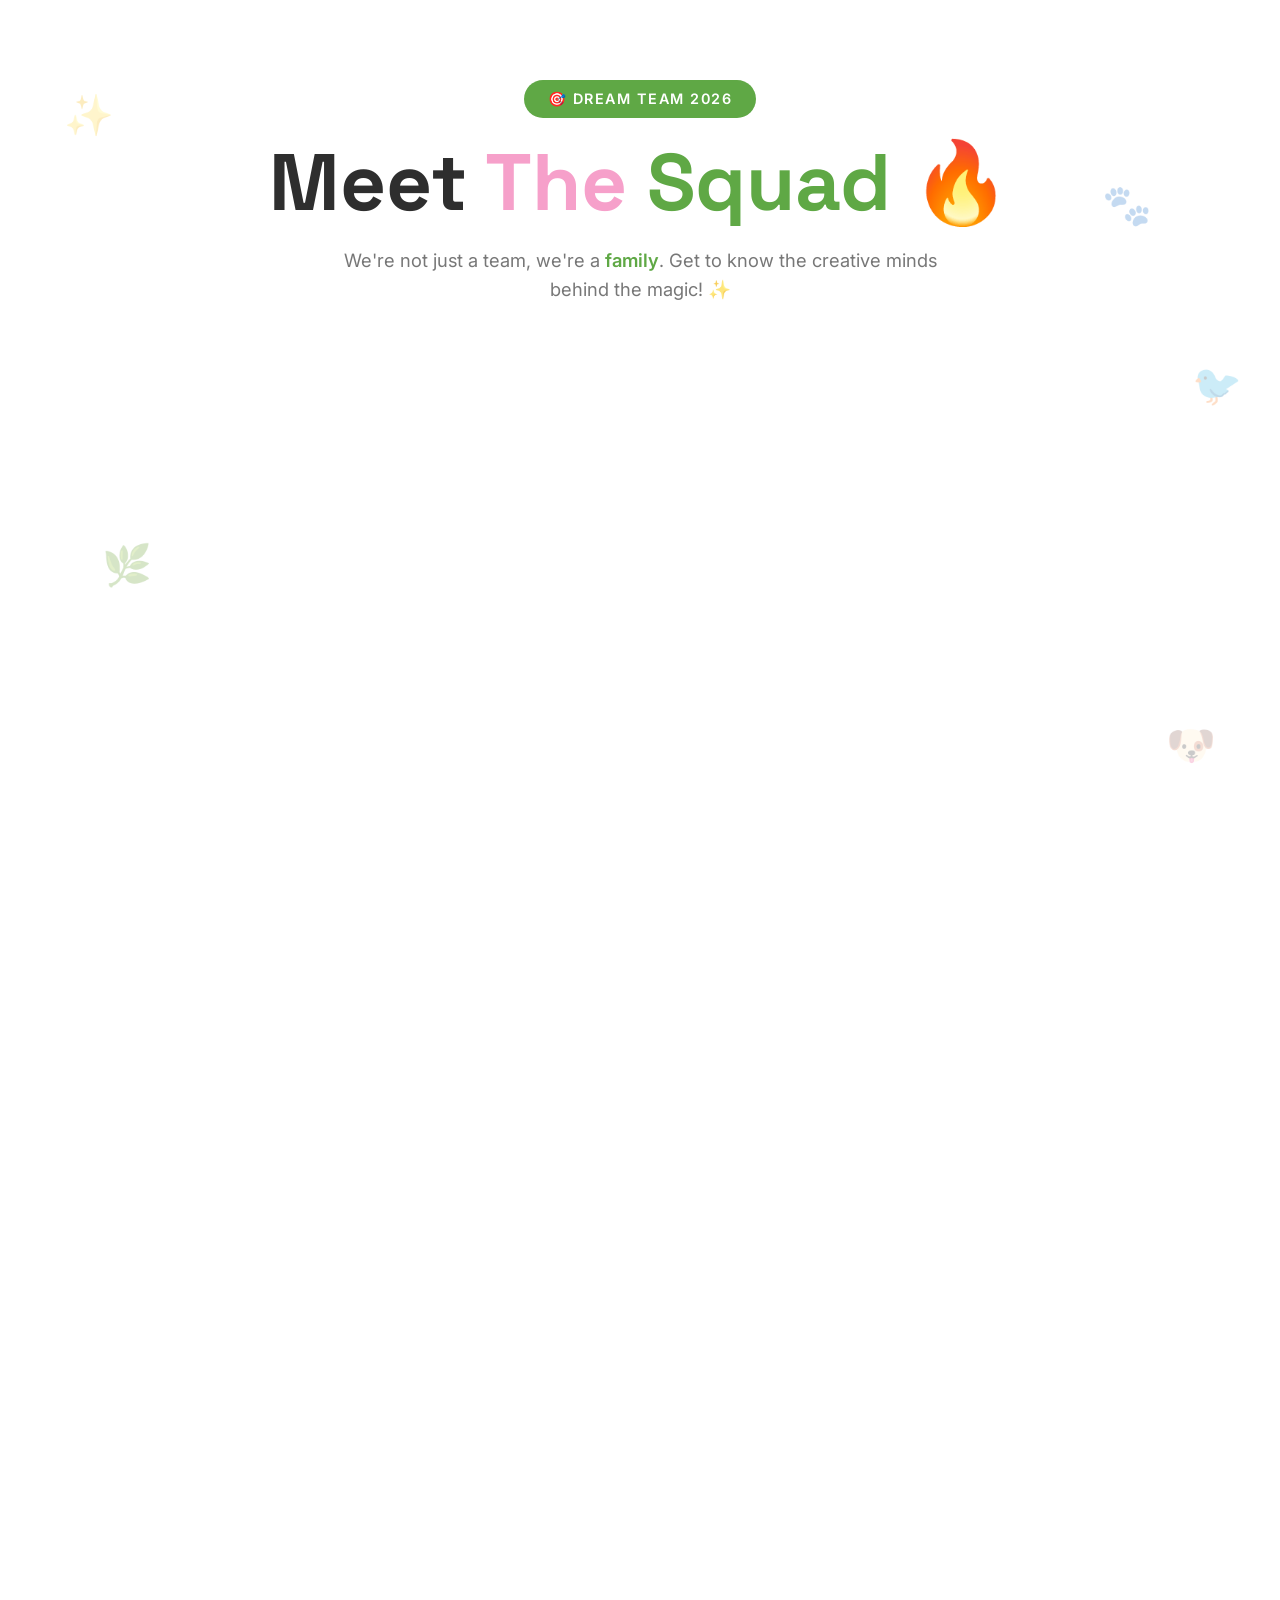
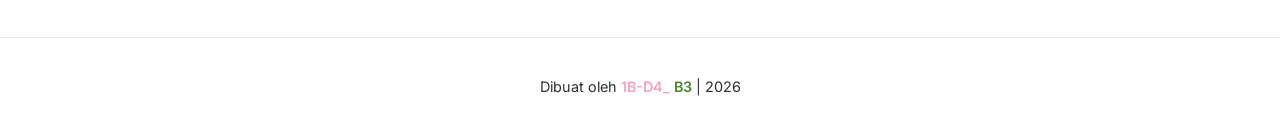
==== commit b0374e97: "fixing style and adding profile" ====
--- a/index.html
+++ b/index.html
@@ -28,7 +28,7 @@
 
     <!-- Header -->
     <header>
-        <div class="badge">🎯 Dream Team 2025</div>
+        <div class="badge">🎯 Dream Team 2026</div>
         <h1>Meet <span class="highlight-pink">The</span> <span class="highlight-green">Squad</span> 🔥</h1>
         <p class="subtitle">We're not just a team, we're a <span class="accent">family</span>. Get to know the creative
             minds behind the magic! ✨</p>
@@ -38,46 +38,45 @@
     <section class="team-container">
         <div class="team-grid">
             <!-- Member 1 -->
-            <div class="member-card">
+            <div class="member-card leader">
                 <div class="profile-wrapper">
                     <div class="profile-ring"></div>
-                    <img src="imagefoto.png" alt="Ahmad Rizky" class="profile-img">
+                    <img src="imagemember1.jpeg" alt="Hasan Nashrullah" class="profile-img">
                     <div class="status-dot"></div>
                 </div>
-                <h3 class="member-name">Ahmad Rizky</h3>
-                <p class="member-nim">NIM: 2210001</p>
-                <span class="member-role">Project Lead</span>
-                <p class="member-intro">The mastermind who keeps everything on track. Passionate about tech and turning
-                    ideas into reality! Always ready to take on new challenges 💪</p>
+                <h3 class="member-name">Hasan Nashrullah</h3>
+                <p class="member-nim">NIM: 251524051</p>
+                <span class="member-role">All Time Team Leader</span>
+                <p class="member-intro">Inspiring teams with clear vision and purpose. Believes true leadership is not about authority, but about lasting impact 🗣️ 💪</p>
                 <div class="hobby-section">
                     <span class="hobby-icon">🎮</span>
-                    <span class="hobby-text">Hobby: <span>Gaming & Coding</span></span>
+                    <span class="hobby-text">Hobby: <span>Public Speaking & Playing Games</span></span>
                 </div>
             </div>
 
             <!-- Member 2 -->
-            <div class="member-card">
+            <div class="member-card dev">
                 <div class="profile-wrapper">
                     <div class="profile-ring"></div>
-                    <img src="imagefoto.png" alt="Siti Nurhaliza" class="profile-img">
+                    <img src="imagemember2.jpeg" alt="Firliana Febrina" class="profile-img">
                     <div class="status-dot"></div>
                 </div>
-                <h3 class="member-name">Siti Nurhaliza</h3>
-                <p class="member-nim">NIM: 2210002</p>
+                <h3 class="member-name">Firliana Febrina</h3>
+                <p class="member-nim">NIM: 251524044</p>
                 <span class="member-role">UI/UX Designer</span>
                 <p class="member-intro">Creating pixel-perfect designs that users love! Believes good design is
                     invisible and great design is unforgettable ✨</p>
                 <div class="hobby-section">
                     <span class="hobby-icon">🎨</span>
-                    <span class="hobby-text">Hobby: <span>Digital Art & Photography</span></span>
+                    <span class="hobby-text">Hobby: <span>Graphic Design</span></span>
                 </div>
             </div>
 
             <!-- Member 3 -->
-            <div class="member-card">
+            <div class="member-card qa">
                 <div class="profile-wrapper">
                     <div class="profile-ring"></div>
-                    <img src="imagemember3.jpeg " alt="Budi Santoso" class="profile-img">
+                    <img src="imagemember3.jpeg " alt="Ganesh Diyan Khansa Khairunnisa" class="profile-img">
                     <div class="status-dot"></div>
                 </div>
                 <h3 class="member-name">Ganesh Diyan Khansa Khairunnisa</h3>
@@ -94,17 +93,16 @@
             <div class="member-card">
                 <div class="profile-wrapper">
                     <div class="profile-ring"></div>
-                    <img src="imagefoto.png" alt="Dewi Anggraini" class="profile-img">
+                    <img src="imagemember4.png" alt="Gebby Rizki Aditya" class="profile-img">
                     <div class="status-dot"></div>
                 </div>
-                <h3 class="member-name">Dewi Anggraini</h3>
-                <p class="member-nim">NIM: 2210004</p>
-                <span class="member-role">Backend Dev</span>
-                <p class="member-intro">The wizard behind the scenes! Building robust systems that just work. Always
-                    debugging with coffee in hand ☕</p>
+                <h3 class="member-name">Gebby Rizki Aditya</h3>
+                <p class="member-nim">NIM: 251524047</p>
+                <span class="member-role">FrontEnd DEV</span>
+                <p class="member-intro">orang yang suka menyendiri</p>
                 <div class="hobby-section">
                     <span class="hobby-icon">📚</span>
-                    <span class="hobby-text">Hobby: <span>Reading & Hiking</span></span>
+                    <span class="hobby-text">Hobby: <span>baca manhwa</span></span>
                 </div>
             </div>
 
@@ -112,17 +110,16 @@
             <div class="member-card">
                 <div class="profile-wrapper">
                     <div class="profile-ring"></div>
-                    <img src="imagefoto.png" alt="Fajar Pratama" class="profile-img">
+                    <img src="imagemember5.jpeg" alt="Elang Permadi Lau" class="profile-img">
                     <div class="status-dot"></div>
                 </div>
-                <h3 class="member-name">Fajar Pratama</h3>
-                <p class="member-nim">NIM: 2210005</p>
-                <span class="member-role">Content Creator</span>
-                <p class="member-intro">Words are my superpower! Crafting content that connects and converts. Making
-                    complex things simple and boring things fun 🎬</p>
+                <h3 class="member-name">Elang Permadi Lau</h3>
+                <p class="member-nim">NIM: 251524042</p>
+                <span class="member-role">Data Analyst</span>
+                <p class="member-intro">Life is about probability. So, just do it and trust your luck. 🎬</p>
                 <div class="hobby-section">
                     <span class="hobby-icon">✈️</span>
-                    <span class="hobby-text">Hobby: <span>Traveling & Vlogging</span></span>
+                    <span class="hobby-text">Hobby: <span>Sleeping & Dreaming</span></span>
                 </div>
             </div>
         </div>
@@ -130,7 +127,7 @@
 
     <!-- Footer -->
     <footer>
-        <p class="footer-text">Made with 💜 by <span class="orange">The</span> <span class="blue">Squad</span> | 2025
+        <p class="footer-text">Dibuat oleh <span class="orange">1B-D4_</span> <span class="blue">B3</span> | 2026   
         </p>
     </footer>
 
--- a/styles.css
+++ b/styles.css
@@ -16,6 +16,7 @@
     --text-secondary: rgba(46, 46, 46, 0.65);
     --glass-border: rgba(0, 0, 0, 0.08);
 }
+
 
 body {
     font-family: 'Inter', sans-serif;
@@ -334,7 +335,7 @@
 }
 
 .footer-text {
-    color: var(--text-secondary);
+    color: var(--sun-yellow);
     font-size: 0.9rem;
 }
 
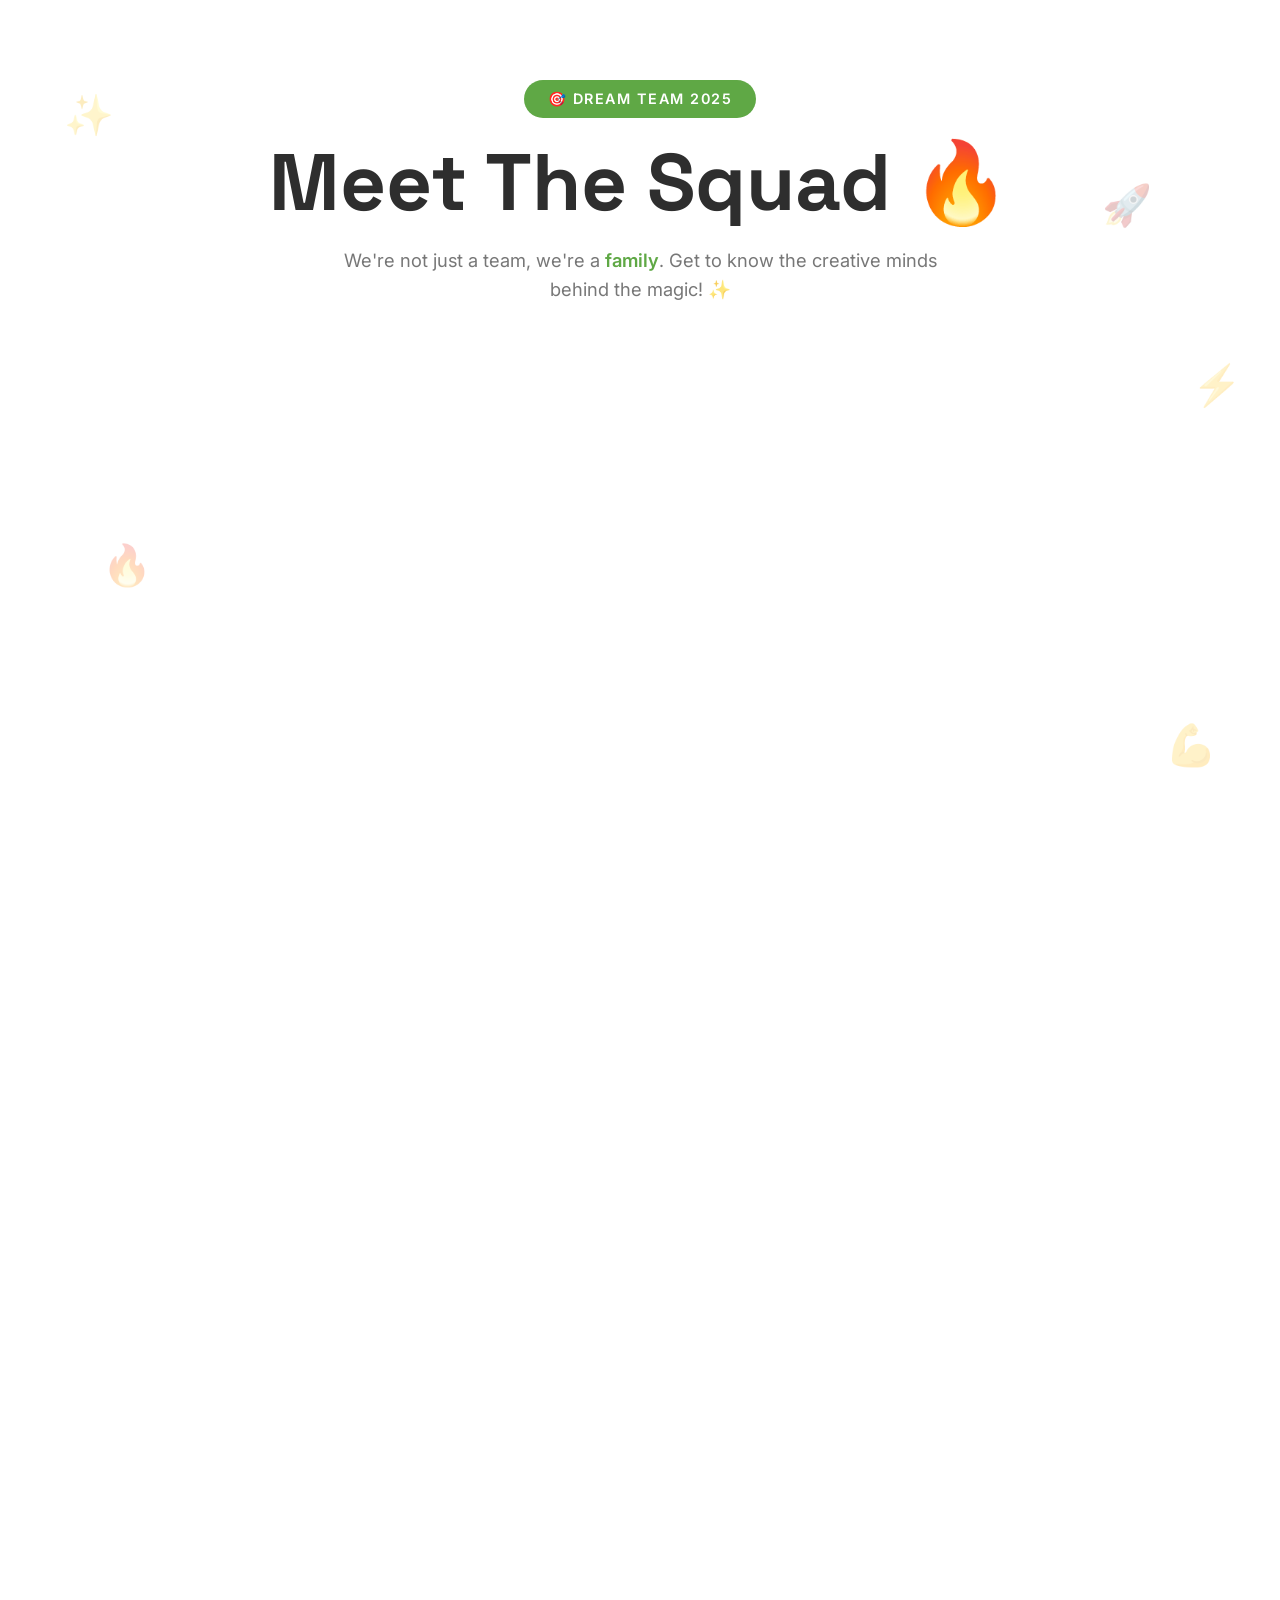
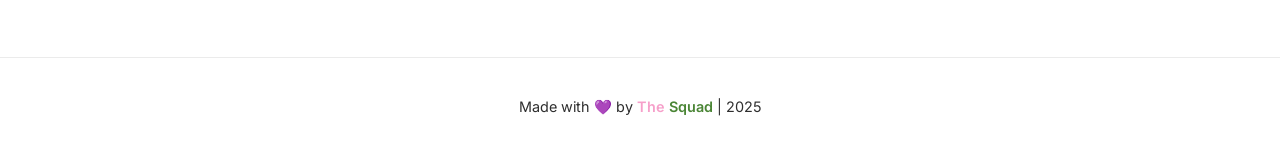
==== commit 0476a73d: "Perubahan Project 1" ====
--- a/index.html
+++ b/index.html
@@ -20,16 +20,15 @@
 
     <!-- Floating Emojis -->
     <div class="floating-emoji" style="top: 10%; left: 5%;">✨</div>
-    <div class="floating-emoji" style="top: 20%; right: 10%; animation-delay: -2s;">🐾</div>
-    <div class="floating-emoji" style="top: 60%; left: 8%; animation-delay: -4s;">🌿</div>
-    <div class="floating-emoji" style="top: 80%; right: 5%; animation-delay: -1s;">🐶</div>
-    <div class="floating-emoji" style="top: 40%; right: 3%; animation-delay: -3s;">🐦</div>
-
+    <div class="floating-emoji" style="top: 20%; right: 10%; animation-delay: -2s;">🚀</div>
+    <div class="floating-emoji" style="top: 60%; left: 8%; animation-delay: -4s;">🔥</div>
+    <div class="floating-emoji" style="top: 80%; right: 5%; animation-delay: -1s;">💪</div>
+    <div class="floating-emoji" style="top: 40%; right: 3%; animation-delay: -3s;">⚡</div>
 
     <!-- Header -->
     <header>
-        <div class="badge">🎯 Dream Team 2026</div>
-        <h1>Meet <span class="highlight-pink">The</span> <span class="highlight-green">Squad</span> 🔥</h1>
+        <div class="badge">🎯 Dream Team 2025</div>
+        <h1>Meet <span class="highlight-orange">The</span> <span class="highlight-blue">Squad</span> 🔥</h1>
         <p class="subtitle">We're not just a team, we're a <span class="accent">family</span>. Get to know the creative
             minds behind the magic! ✨</p>
     </header>
@@ -38,24 +37,25 @@
     <section class="team-container">
         <div class="team-grid">
             <!-- Member 1 -->
-            <div class="member-card leader">
+            <div class="member-card">
                 <div class="profile-wrapper">
                     <div class="profile-ring"></div>
-                    <img src="imagemember1.jpeg" alt="Hasan Nashrullah" class="profile-img">
+                    <img src="imagefoto.png" alt="Ahmad Rizky" class="profile-img">
                     <div class="status-dot"></div>
                 </div>
-                <h3 class="member-name">Hasan Nashrullah</h3>
-                <p class="member-nim">NIM: 251524051</p>
-                <span class="member-role">All Time Team Leader</span>
-                <p class="member-intro">Inspiring teams with clear vision and purpose. Believes true leadership is not about authority, but about lasting impact 🗣️ 💪</p>
+                <h3 class="member-name">Ahmad Rizky</h3>
+                <p class="member-nim">NIM: 2210001</p>
+                <span class="member-role">Project Lead</span>
+                <p class="member-intro">The mastermind who keeps everything on track. Passionate about tech and turning
+                    ideas into reality! Always ready to take on new challenges 💪</p>
                 <div class="hobby-section">
                     <span class="hobby-icon">🎮</span>
-                    <span class="hobby-text">Hobby: <span>Public Speaking & Playing Games</span></span>
+                    <span class="hobby-text">Hobby: <span>Gaming & Coding</span></span>
                 </div>
             </div>
 
             <!-- Member 2 -->
-            <div class="member-card dev">
+            <div class="member-card">
                 <div class="profile-wrapper">
                     <div class="profile-ring"></div>
                     <img src="imagemember2.jpeg" alt="Firliana Febrina" class="profile-img">
@@ -68,24 +68,25 @@
                     invisible and great design is unforgettable ✨</p>
                 <div class="hobby-section">
                     <span class="hobby-icon">🎨</span>
-                    <span class="hobby-text">Hobby: <span>Graphic Design</span></span>
+                    <span class="hobby-text">Hobby: <span>Design Graphic</span></span>
                 </div>
             </div>
 
             <!-- Member 3 -->
-            <div class="member-card qa">
+            <div class="member-card">
                 <div class="profile-wrapper">
                     <div class="profile-ring"></div>
-                    <img src="imagemember3.jpeg " alt="Ganesh Diyan Khansa Khairunnisa" class="profile-img">
+                    <img src="imagefoto.png" alt="Budi Santoso" class="profile-img">
                     <div class="status-dot"></div>
                 </div>
-                <h3 class="member-name">Ganesh Diyan Khansa Khairunnisa</h3>
-                <p class="member-nim">NIM: 251524046</p>
-                <span class="member-role">Backend Dev</span>
-                <p class="member-intro">Building the invisible engines that power your favorite apps! I’m the logic hunter who ensures everything runs lightning-fast behind the scenes.⚙️💻</p>
+                <h3 class="member-name">Budi Santoso</h3>
+                <p class="member-nim">NIM: 2210003</p>
+                <span class="member-role">Frontend Dev</span>
+                <p class="member-intro">Turning designs into interactive experiences! Obsessed with clean code and
+                    smooth animations. CSS is my love language 💖</p>
                 <div class="hobby-section">
-                    <span class="hobby-icon">📚</span>
-                    <span class="hobby-text">Hobby: <span>Reading & Hiking</span></span>
+                    <span class="hobby-icon">🎵</span>
+                    <span class="hobby-text">Hobby: <span>Music Production</span></span>
                 </div>
             </div>
 
@@ -93,16 +94,17 @@
             <div class="member-card">
                 <div class="profile-wrapper">
                     <div class="profile-ring"></div>
-                    <img src="imagemember4.png" alt="Gebby Rizki Aditya" class="profile-img">
+                    <img src="imagefoto.png" alt="Dewi Anggraini" class="profile-img">
                     <div class="status-dot"></div>
                 </div>
-                <h3 class="member-name">Gebby Rizki Aditya</h3>
-                <p class="member-nim">NIM: 251524047</p>
-                <span class="member-role">FrontEnd DEV</span>
-                <p class="member-intro">orang yang suka menyendiri</p>
+                <h3 class="member-name">Dewi Anggraini</h3>
+                <p class="member-nim">NIM: 2210004</p>
+                <span class="member-role">Backend Dev</span>
+                <p class="member-intro">The wizard behind the scenes! Building robust systems that just work. Always
+                    debugging with coffee in hand ☕</p>
                 <div class="hobby-section">
                     <span class="hobby-icon">📚</span>
-                    <span class="hobby-text">Hobby: <span>baca manhwa</span></span>
+                    <span class="hobby-text">Hobby: <span>Reading & Hiking</span></span>
                 </div>
             </div>
 
@@ -110,16 +112,35 @@
             <div class="member-card">
                 <div class="profile-wrapper">
                     <div class="profile-ring"></div>
-                    <img src="imagemember5.jpeg" alt="Elang Permadi Lau" class="profile-img">
+                    <img src="imagefoto.png" alt="Fajar Pratama" class="profile-img">
                     <div class="status-dot"></div>
                 </div>
-                <h3 class="member-name">Elang Permadi Lau</h3>
-                <p class="member-nim">NIM: 251524042</p>
-                <span class="member-role">Data Analyst</span>
-                <p class="member-intro">Life is about probability. So, just do it and trust your luck. 🎬</p>
+                <h3 class="member-name">Fajar Pratama</h3>
+                <p class="member-nim">NIM: 2210005</p>
+                <span class="member-role">Content Creator</span>
+                <p class="member-intro">Words are my superpower! Crafting content that connects and converts. Making
+                    complex things simple and boring things fun 🎬</p>
                 <div class="hobby-section">
                     <span class="hobby-icon">✈️</span>
-                    <span class="hobby-text">Hobby: <span>Sleeping & Dreaming</span></span>
+                    <span class="hobby-text">Hobby: <span>Traveling & Vlogging</span></span>
+                </div>
+            </div>
+
+            <!-- Member 6 -->
+            <div class="member-card">
+                <div class="profile-wrapper">
+                    <div class="profile-ring"></div>
+                    <img src="imagefoto.png" alt="Gita Maharani" class="profile-img">
+                    <div class="status-dot"></div>
+                </div>
+                <h3 class="member-name">Gita Maharani</h3>
+                <p class="member-nim">NIM: 2210006</p>
+                <span class="member-role">QA Tester</span>
+                <p class="member-intro">Finding bugs before they find you! Quality is not just a goal, it's the
+                    standard. No bug escapes my radar 🐛</p>
+                <div class="hobby-section">
+                    <span class="hobby-icon">🎬</span>
+                    <span class="hobby-text">Hobby: <span>Netflix & Cooking</span></span>
                 </div>
             </div>
         </div>
@@ -127,7 +148,7 @@
 
     <!-- Footer -->
     <footer>
-        <p class="footer-text">Dibuat oleh <span class="orange">1B-D4_</span> <span class="blue">B3</span> | 2026   
+        <p class="footer-text">Made with 💜 by <span class="orange">The</span> <span class="blue">Squad</span> | 2025
         </p>
     </footer>
 
